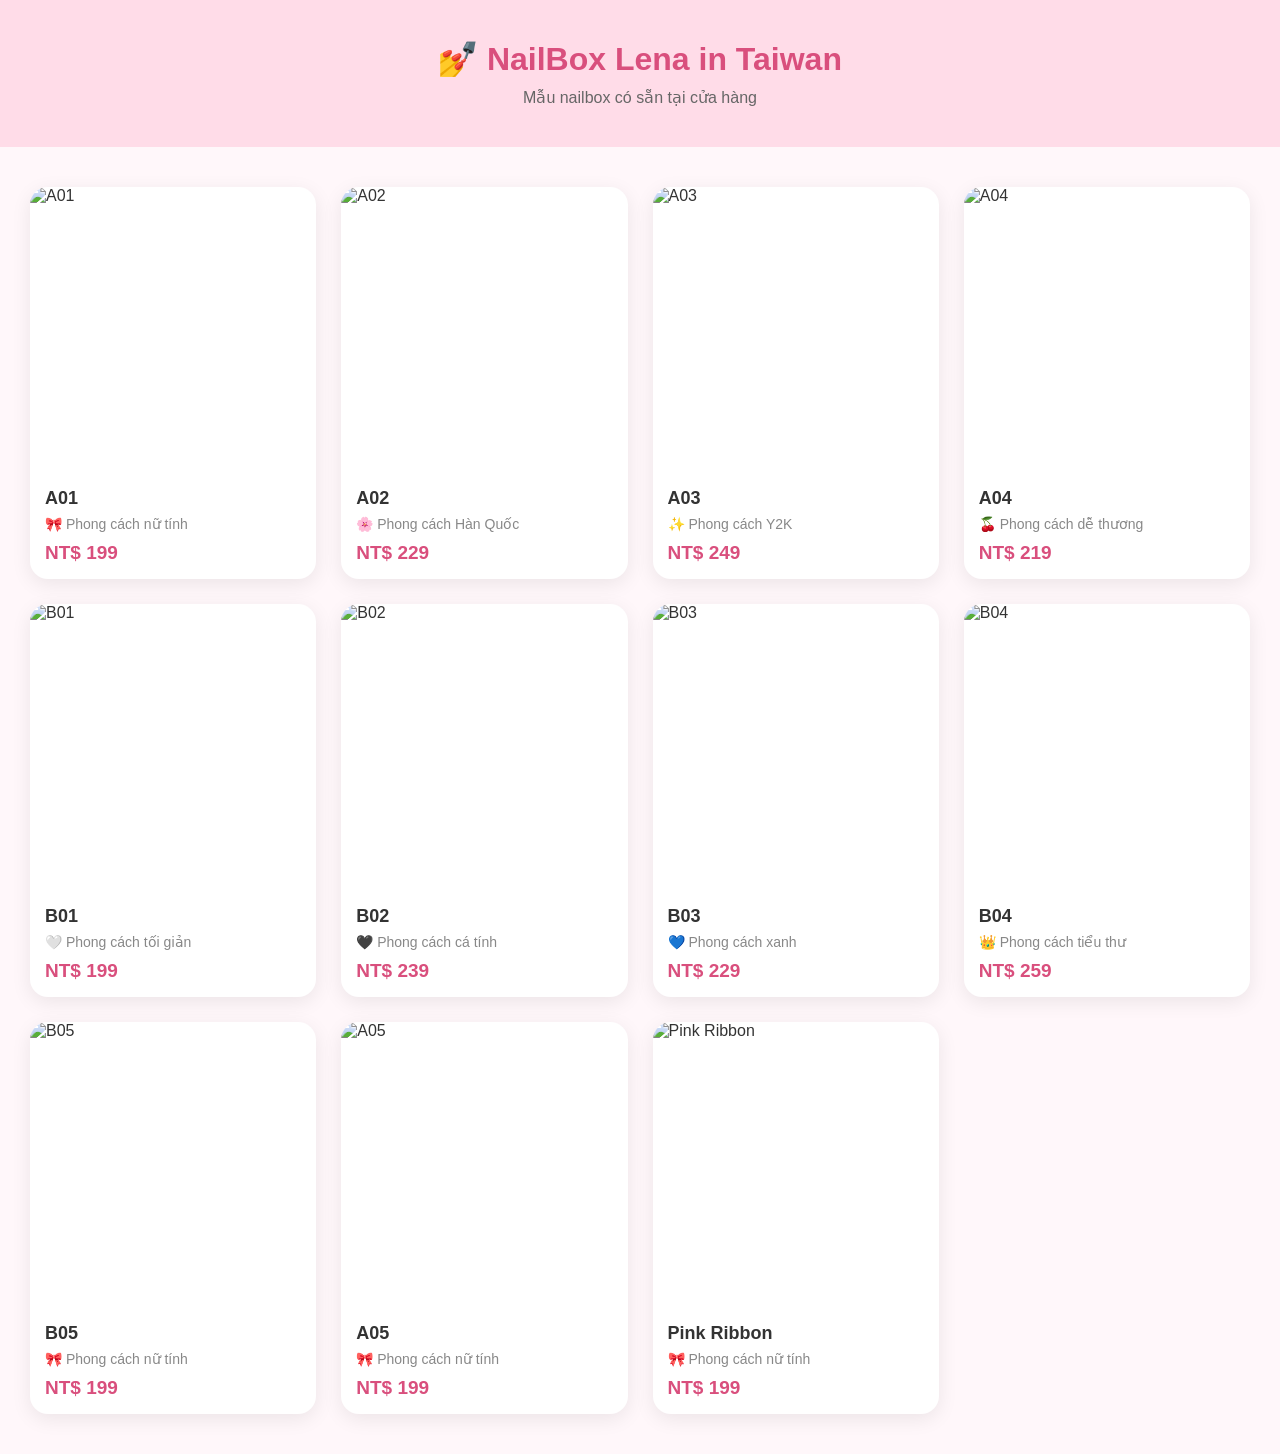
==== index.html @ 3365f22a "Upload source code lenanail" ====
<!doctype html>
<html lang="vi-en">
  <head>
    <meta charset="UTF-8" />

    <meta name="viewport" content="width=device-width, initial-scale=1.0" />

    <title>💅 NailBox Lena in Taiwan</title>

    <link rel="stylesheet" href="style.css" />
  </head>

  <body>
    <!-- =========================
         HEADER
    ========================= -->

    <header>
      <h1>💅 NailBox Lena in Taiwan</h1>

      <p>Mẫu nailbox có sẵn tại cửa hàng</p>
    </header>

    <!-- =========================
         DANH SÁCH SẢN PHẨM
    ========================= -->

    <main class="container">
      <div class="products" id="productList"></div>
    </main>

    <!-- =========================
         POPUP CHI TIẾT
    ========================= -->

    <div class="modal" id="modal">
      <div class="detail-box">
        <!-- NÚT ĐÓNG -->

        <span class="close" onclick="closeProduct()"> × </span>

        <!-- ẢNH BÊN TRÁI -->

        <div class="image-area">
          <img id="detailImage" class="detail-image" src="" />
        </div>

        <!-- THÔNG TIN BÊN PHẢI -->

        <div class="detail-info">
          <h2 id="detailName"></h2>

          <p id="detailStyle" class="detail-style"></p>

          <p id="detailPrice" class="detail-price"></p>

          <p class="stock">🟢 Còn hàng</p>

          <p class="description">
            💅 Nailbox handmade<br />

            📏 Có thể chọn size phù hợp<br />

            📦 Nhận gửi hàng toàn Đài Loan<br />

            ✨ Mẫu có sẵn tại shop
          </p>

          <button class="order-button" onclick="orderProduct()">
            💕 Đặt mẫu này
          </button>
        </div>
      </div>
    </div>

    <!-- =========================
         JAVASCRIPT
    ========================= -->

    <script>
      /* =================================
           DANH SÁCH SẢN PHẨM
           
           MUỐN THÊM MẪU → THÊM 1 ĐOẠN {}
        ================================= */

      const products = [
        {
          name: "A01",
          style: "🎀 Phong cách nữ tính",
          price: "NT$ 199",
          image: "images/nail1.jpg",
        },

        {
          name: "A02",
          style: "🌸 Phong cách Hàn Quốc",
          price: "NT$ 229",
          image: "images/nail2.jpg",
        },

        {
          name: "A03",
          style: "✨ Phong cách Y2K",
          price: "NT$ 249",
          image: "images/nail3.jpg",
        },

        {
          name: "A04",
          style: "🍒 Phong cách dễ thương",
          price: "NT$ 219",
          image: "images/nail4.jpg",
        },

        {
          name: "B01",
          style: "🤍 Phong cách tối giản",
          price: "NT$ 199",
          image: "images/nail5.jpg",
        },

        {
          name: "B02",
          style: "🖤 Phong cách cá tính",
          price: "NT$ 239",
          image: "images/nail6.jpg",
        },

        {
          name: "B03",
          style: "💙 Phong cách xanh",
          price: "NT$ 229",
          image: "images/nail7.jpg",
        },

        {
          name: "B04",
          style: "👑 Phong cách tiểu thư",
          price: "NT$ 259",
          image: "images/nail8.jpg",
        },
        {
          name: "B05",
          style: "🎀 Phong cách nữ tính",
          price: "NT$ 199",
          image: "images/nail1.jpg",
        },
        {
          name: "A05",
          style: "🎀 Phong cách nữ tính",
          price: "NT$ 199",
          image: "images/nail1.jpg",
        },
        {
          name: "Pink Ribbon",
          style: "🎀 Phong cách nữ tính",
          price: "NT$ 199",
          image: "images/nail1.jpg",
        },
      ];

      /* =================================
           TỰ ĐỘNG TẠO CARD
        ================================= */

      const productList = document.getElementById("productList");

      products.forEach(function (product, index) {
        const card = document.createElement("div");

        card.className = "product";

        card.onclick = function () {
          openProduct(index);
        };

        card.innerHTML = `

                <img
                    src="${product.image}"
                    alt="${product.name}"
                >

                <div class="product-info">

                    <h2>
                        ${product.name}
                    </h2>

                    <p class="style">
                        ${product.style}
                    </p>

                    <p class="price">
                        ${product.price}
                    </p>

                </div>

            `;

        productList.appendChild(card);
      });

      /* =================================
           MỞ CHI TIẾT SẢN PHẨM
        ================================= */

      function openProduct(index) {
        const product = products[index];

        document.getElementById("detailImage").src = product.image;

        document.getElementById("detailName").textContent = product.name;

        document.getElementById("detailStyle").textContent = product.style;

        document.getElementById("detailPrice").textContent = product.price;

        document.getElementById("modal").style.display = "flex";
      }

      /* =================================
           ĐÓNG POPUP
        ================================= */

      function closeProduct() {
        document.getElementById("modal").style.display = "none";
      }

      /* CLICK RA NGOÀI KHUNG → ĐÓNG */

      document.getElementById("modal").onclick = function (event) {
        if (event.target === this) {
          closeProduct();
        }
      };

      /* =================================
           ĐẶT HÀNG
        ================================= */

      function orderProduct() {
        alert("Cảm ơn bạn 💕 Vui lòng liên hệ shop để đặt hàng!");
      }
    </script>
  </body>
</html>
---- style.css ----
* {
  box-sizing: border-box;
  margin: 0;
  padding: 0;
}

body {
  font-family: Arial, sans-serif;

  background: #fff7fa;

  color: #333;
}

/* =========================
   HEADER
========================= */

header {
  text-align: center;

  padding: 40px 20px;

  background: #ffdce8;
}

header h1 {
  color: #d94f7d;

  font-size: 32px;

  margin-bottom: 10px;
}

header p {
  color: #666;
}

/* =========================
   KHU VỰC SẢN PHẨM
========================= */

.container {
  max-width: 1400px;

  margin: 40px auto;

  padding: 0 30px;
}

/* =========================
   4 MẪU / 1 HÀNG
========================= */

.products {
  display: grid;

  grid-template-columns: repeat(4, 1fr);

  gap: 25px;
}

/* =========================
   CARD SẢN PHẨM
========================= */

.product {
  background: white;

  border-radius: 18px;

  overflow: hidden;

  box-shadow: 0 5px 20px rgba(0, 0, 0, 0.08);

  cursor: pointer;

  transition: 0.3s;
}

.product:hover {
  transform: translateY(-5px);

  box-shadow: 0 10px 25px rgba(0, 0, 0, 0.12);
}

.product img {
  width: 100%;

  aspect-ratio: 1 / 1;

  object-fit: cover;

  display: block;
}

.product-info {
  padding: 15px;
}

.product-info h2 {
  font-size: 18px;

  margin-bottom: 7px;
}

.style {
  color: #888;

  font-size: 14px;

  margin-bottom: 10px;
}

.price {
  color: #d94f7d;

  font-size: 19px;

  font-weight: bold;
}

/* =========================
   POPUP
========================= */

.modal {
  display: none;

  position: fixed;

  inset: 0;

  background: rgba(0, 0, 0, 0.75);

  z-index: 1000;

  justify-content: center;

  align-items: center;

  padding: 20px;
}

/* =========================
   KHUNG CHI TIẾT
========================= */

.detail-box {
  position: relative;

  width: 900px;

  max-width: 100%;

  background: white;

  border-radius: 20px;

  padding: 30px;

  display: grid;

  grid-template-columns: 1fr 1fr;

  gap: 40px;
}

/* =========================
   ẢNH LỚN
========================= */

.image-area {
  display: flex;

  justify-content: center;

  align-items: center;
}

.detail-image {
  width: 100%;

  height: 550px;

  object-fit: contain;

  border-radius: 15px;
}

/* =========================
   THÔNG TIN
========================= */

.detail-info {
  display: flex;

  flex-direction: column;

  justify-content: center;
}

.detail-info h2 {
  font-size: 32px;

  color: #d94f7d;

  margin-bottom: 15px;
}

.detail-style {
  font-size: 18px;

  color: #777;

  margin-bottom: 25px;
}

.detail-price {
  font-size: 28px;

  font-weight: bold;

  color: #d94f7d;

  margin-bottom: 20px;
}

.stock {
  color: #42a85f;

  margin-bottom: 25px;
}

.description {
  line-height: 1.8;

  color: #555;

  margin-bottom: 30px;
}

/* =========================
   NÚT ĐẶT HÀNG
========================= */

.order-button {
  border: none;

  background: #d94f7d;

  color: white;

  padding: 15px;

  border-radius: 12px;

  font-size: 17px;

  cursor: pointer;
}

.order-button:hover {
  background: #c83f6d;
}

/* =========================
   NÚT ĐÓNG
========================= */

.close {
  position: absolute;

  right: 20px;

  top: 10px;

  font-size: 35px;

  color: #777;

  cursor: pointer;
}

.close:hover {
  color: #d94f7d;
}

/* =========================
   TABLET
========================= */

@media (max-width: 1000px) {
  .products {
    grid-template-columns: repeat(3, 1fr);
  }
}

/* =========================
   ĐIỆN THOẠI
========================= */

@media (max-width: 700px) {
  .products {
    grid-template-columns: repeat(2, 1fr);

    gap: 15px;
  }

  .container {
    padding: 0 15px;
  }

  .product-info h2 {
    font-size: 16px;
  }

  .detail-box {
    grid-template-columns: 1fr;

    gap: 20px;

    max-height: 90vh;

    overflow-y: auto;
  }

  .detail-image {
    height: 350px;
  }
}

/* =========================
   ĐIỆN THOẠI NHỎ
========================= */

@media (max-width: 450px) {
  .products {
    grid-template-columns: 1fr;
  }
}
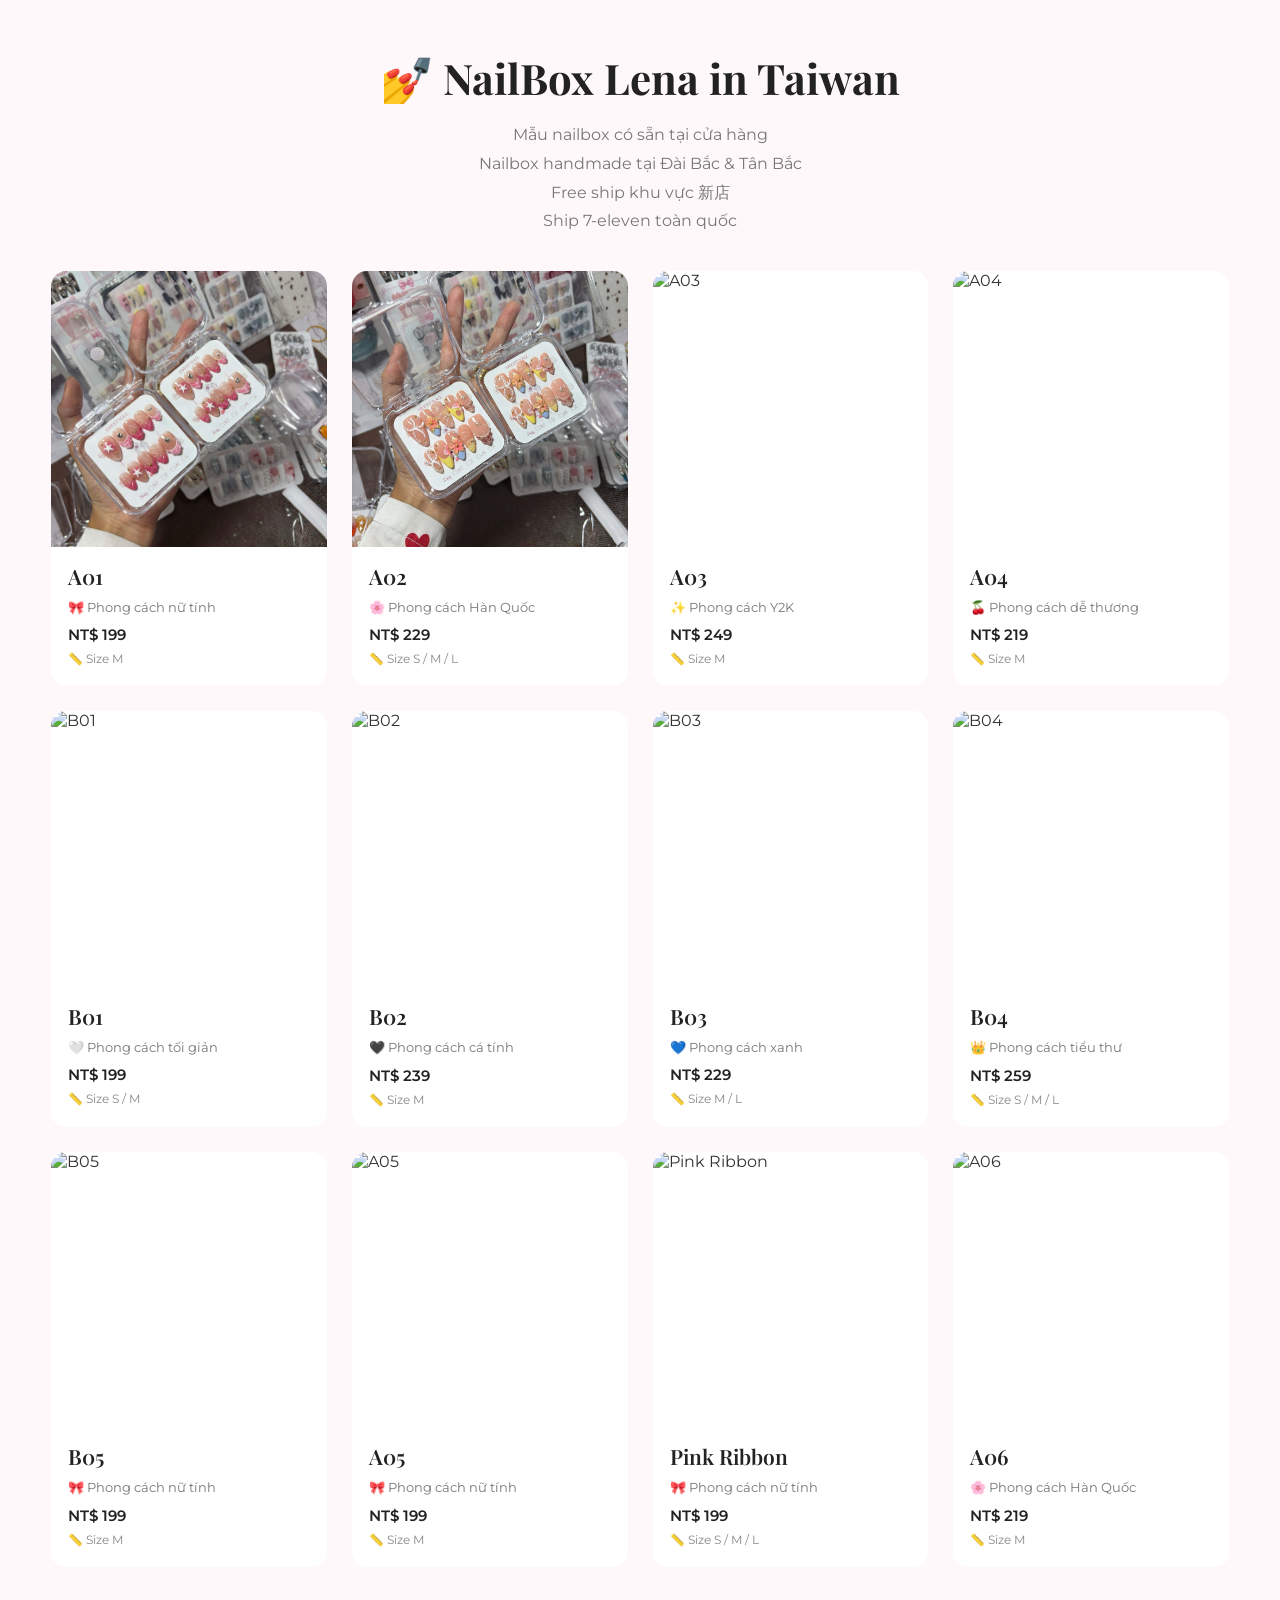
==== commit 11a12d14: "Them size nail" ====
--- a/index.html
+++ b/index.html
@@ -1,52 +1,369 @@
 <!doctype html>
-<html lang="vi-en">
+<html lang="vi">
   <head>
     <meta charset="UTF-8" />
-
     <meta name="viewport" content="width=device-width, initial-scale=1.0" />
 
     <title>💅 NailBox Lena in Taiwan</title>
+
+    <link rel="preconnect" href="https://fonts.googleapis.com" />
+    <link rel="preconnect" href="https://fonts.gstatic.com" crossorigin />
+
+    <link
+      href="https://fonts.googleapis.com/css2?family=Montserrat:wght@400;500;600;700&family=Playfair+Display:wght@500;600;700&display=swap"
+      rel="stylesheet"
+    />
 
     <link rel="stylesheet" href="style.css" />
   </head>
 
   <body>
-    <!-- =========================
-         HEADER
-    ========================= -->
-
+    <!-- HEADER -->
     <header>
       <h1>💅 NailBox Lena in Taiwan</h1>
 
-      <p>Mẫu nailbox có sẵn tại cửa hàng</p>
+      <p>
+        Mẫu nailbox có sẵn tại cửa hàng<br />
+        Nailbox handmade tại Đài Bắc & Tân Bắc<br />
+        Free ship khu vực 新店<br />
+        Ship 7-eleven toàn quốc
+      </p>
     </header>
 
-    <!-- =========================
-         DANH SÁCH SẢN PHẨM
-    ========================= -->
-
+    <!-- PRODUCT LIST -->
     <main class="container">
-      <div class="products" id="productList"></div>
+      <div class="products">
+        <!-- A01 -->
+        <div
+          class="product-card"
+          onclick="
+            openProduct(
+              'IMAGE/1ST_20261001/AVAILABLE/US-UK/a01.jpg',
+              'A01',
+              '🎀 Phong cách nữ tính',
+              'Size M',
+              'NT$ 199',
+            )
+          "
+        >
+          <img src="IMAGE/1ST_20261001/AVAILABLE/US-UK/a01.jpg" alt="A01" />
+
+          <div class="product-info">
+            <h3>A01</h3>
+
+            <p class="style">🎀 Phong cách nữ tính</p>
+
+            <p class="price">NT$ 199</p>
+
+            <p class="size">📏 Size M</p>
+          </div>
+        </div>
+
+        <!-- A02 -->
+        <div
+          class="product-card"
+          onclick="
+            openProduct(
+              'IMAGE/1ST_20261001/AVAILABLE/US-UK/a02.jpg',
+              'A02',
+              '🌸 Phong cách Hàn Quốc',
+              'Size S / M / L',
+              'NT$ 229',
+            )
+          "
+        >
+          <img src="IMAGE/1ST_20261001/AVAILABLE/US-UK/a02.jpg" alt="A02" />
+
+          <div class="product-info">
+            <h3>A02</h3>
+
+            <p class="style">🌸 Phong cách Hàn Quốc</p>
+
+            <p class="price">NT$ 229</p>
+
+            <p class="size">📏 Size S / M / L</p>
+          </div>
+        </div>
+
+        <!-- A03 -->
+        <div
+          class="product-card"
+          onclick="
+            openProduct(
+              'images/nail3.jpg',
+              'A03',
+              '✨ Phong cách Y2K',
+              'Size M',
+              'NT$ 249',
+            )
+          "
+        >
+          <img src="images/nail3.jpg" alt="A03" />
+
+          <div class="product-info">
+            <h3>A03</h3>
+
+            <p class="style">✨ Phong cách Y2K</p>
+
+            <p class="price">NT$ 249</p>
+
+            <p class="size">📏 Size M</p>
+          </div>
+        </div>
+
+        <!-- A04 -->
+        <div
+          class="product-card"
+          onclick="
+            openProduct(
+              'images/nail4.jpg',
+              'A04',
+              '🍒 Phong cách dễ thương',
+              'Size M',
+              'NT$ 219',
+            )
+          "
+        >
+          <img src="images/nail4.jpg" alt="A04" />
+
+          <div class="product-info">
+            <h3>A04</h3>
+
+            <p class="style">🍒 Phong cách dễ thương</p>
+
+            <p class="price">NT$ 219</p>
+
+            <p class="size">📏 Size M</p>
+          </div>
+        </div>
+
+        <!-- B01 -->
+        <div
+          class="product-card"
+          onclick="
+            openProduct(
+              'images/nail5.jpg',
+              'B01',
+              '🤍 Phong cách tối giản',
+              'Size S / M',
+              'NT$ 199',
+            )
+          "
+        >
+          <img src="images/nail5.jpg" alt="B01" />
+
+          <div class="product-info">
+            <h3>B01</h3>
+
+            <p class="style">🤍 Phong cách tối giản</p>
+
+            <p class="price">NT$ 199</p>
+
+            <p class="size">📏 Size S / M</p>
+          </div>
+        </div>
+
+        <!-- B02 -->
+        <div
+          class="product-card"
+          onclick="
+            openProduct(
+              'images/nail6.jpg',
+              'B02',
+              '🖤 Phong cách cá tính',
+              'Size M',
+              'NT$ 239',
+            )
+          "
+        >
+          <img src="images/nail6.jpg" alt="B02" />
+
+          <div class="product-info">
+            <h3>B02</h3>
+
+            <p class="style">🖤 Phong cách cá tính</p>
+
+            <p class="price">NT$ 239</p>
+
+            <p class="size">📏 Size M</p>
+          </div>
+        </div>
+
+        <!-- B03 -->
+        <div
+          class="product-card"
+          onclick="
+            openProduct(
+              'images/nail7.jpg',
+              'B03',
+              '💙 Phong cách xanh',
+              'Size M / L',
+              'NT$ 229',
+            )
+          "
+        >
+          <img src="images/nail7.jpg" alt="B03" />
+
+          <div class="product-info">
+            <h3>B03</h3>
+
+            <p class="style">💙 Phong cách xanh</p>
+
+            <p class="price">NT$ 229</p>
+
+            <p class="size">📏 Size M / L</p>
+          </div>
+        </div>
+
+        <!-- B04 -->
+        <div
+          class="product-card"
+          onclick="
+            openProduct(
+              'images/nail8.jpg',
+              'B04',
+              '👑 Phong cách tiểu thư',
+              'Size S / M / L',
+              'NT$ 259',
+            )
+          "
+        >
+          <img src="images/nail8.jpg" alt="B04" />
+
+          <div class="product-info">
+            <h3>B04</h3>
+
+            <p class="style">👑 Phong cách tiểu thư</p>
+
+            <p class="price">NT$ 259</p>
+
+            <p class="size">📏 Size S / M / L</p>
+          </div>
+        </div>
+
+        <!-- B05 -->
+        <div
+          class="product-card"
+          onclick="
+            openProduct(
+              'images/nail1.jpg',
+              'B05',
+              '🎀 Phong cách nữ tính',
+              'Size M',
+              'NT$ 199',
+            )
+          "
+        >
+          <img src="images/nail1.jpg" alt="B05" />
+
+          <div class="product-info">
+            <h3>B05</h3>
+
+            <p class="style">🎀 Phong cách nữ tính</p>
+
+            <p class="price">NT$ 199</p>
+
+            <p class="size">📏 Size M</p>
+          </div>
+        </div>
+
+        <!-- A05 -->
+        <div
+          class="product-card"
+          onclick="
+            openProduct(
+              'images/nail1.jpg',
+              'A05',
+              '🎀 Phong cách nữ tính',
+              'Size M',
+              'NT$ 199',
+            )
+          "
+        >
+          <img src="images/nail1.jpg" alt="A05" />
+
+          <div class="product-info">
+            <h3>A05</h3>
+
+            <p class="style">🎀 Phong cách nữ tính</p>
+
+            <p class="price">NT$ 199</p>
+
+            <p class="size">📏 Size M</p>
+          </div>
+        </div>
+
+        <!-- Pink Ribbon -->
+        <div
+          class="product-card"
+          onclick="
+            openProduct(
+              'images/nail1.jpg',
+              'Pink Ribbon',
+              '🎀 Phong cách nữ tính',
+              'Size S / M / L',
+              'NT$ 199',
+            )
+          "
+        >
+          <img src="images/nail1.jpg" alt="Pink Ribbon" />
+
+          <div class="product-info">
+            <h3>Pink Ribbon</h3>
+
+            <p class="style">🎀 Phong cách nữ tính</p>
+
+            <p class="price">NT$ 199</p>
+
+            <p class="size">📏 Size S / M / L</p>
+          </div>
+        </div>
+
+        <!-- A06 -->
+        <div
+          class="product-card"
+          onclick="
+            openProduct(
+              'images/nail1.jpg',
+              'A06',
+              '🌸 Phong cách Hàn Quốc',
+              'Size M',
+              'NT$ 219',
+            )
+          "
+        >
+          <img src="images/nail1.jpg" alt="A06" />
+
+          <div class="product-info">
+            <h3>A06</h3>
+
+            <p class="style">🌸 Phong cách Hàn Quốc</p>
+
+            <p class="price">NT$ 219</p>
+
+            <p class="size">📏 Size M</p>
+          </div>
+        </div>
+
+        <!-- A07 -->
+
+        <!-- Thêm mẫu tiếp theo phía trên hàng này -->
+
+        <!-- -->
+      </div>
     </main>
 
-    <!-- =========================
-         POPUP CHI TIẾT
-    ========================= -->
-
+    <!-- POPUP -->
     <div class="modal" id="modal">
       <div class="detail-box">
-        <!-- NÚT ĐÓNG -->
-
         <span class="close" onclick="closeProduct()"> × </span>
 
-        <!-- ẢNH BÊN TRÁI -->
-
+        <!-- ẢNH LỚN BÊN TRÁI -->
         <div class="image-area">
-          <img id="detailImage" class="detail-image" src="" />
+          <img id="detailImage" class="detail-image" src="" alt="Nailbox" />
         </div>
 
         <!-- THÔNG TIN BÊN PHẢI -->
-
         <div class="detail-info">
           <h2 id="detailName"></h2>
 
@@ -54,15 +371,14 @@
 
           <p id="detailPrice" class="detail-price"></p>
 
+          <p id="detailSize" class="detail-size"></p>
+
           <p class="stock">🟢 Còn hàng</p>
 
           <p class="description">
             💅 Nailbox handmade<br />
-
-            📏 Có thể chọn size phù hợp<br />
-
+            💕 Free ship khu vực 新店<br />
             📦 Nhận gửi hàng toàn Đài Loan<br />
-
             ✨ Mẫu có sẵn tại shop
           </p>
 
@@ -73,163 +389,28 @@
       </div>
     </div>
 
-    <!-- =========================
-         JAVASCRIPT
-    ========================= -->
-
     <script>
-      /* =================================
-           DANH SÁCH SẢN PHẨM
-           
-           MUỐN THÊM MẪU → THÊM 1 ĐOẠN {}
-        ================================= */
-
-      const products = [
-        {
-          name: "A01",
-          style: "🎀 Phong cách nữ tính",
-          price: "NT$ 199",
-          image: "images/nail1.jpg",
-        },
-
-        {
-          name: "A02",
-          style: "🌸 Phong cách Hàn Quốc",
-          price: "NT$ 229",
-          image: "images/nail2.jpg",
-        },
-
-        {
-          name: "A03",
-          style: "✨ Phong cách Y2K",
-          price: "NT$ 249",
-          image: "images/nail3.jpg",
-        },
-
-        {
-          name: "A04",
-          style: "🍒 Phong cách dễ thương",
-          price: "NT$ 219",
-          image: "images/nail4.jpg",
-        },
-
-        {
-          name: "B01",
-          style: "🤍 Phong cách tối giản",
-          price: "NT$ 199",
-          image: "images/nail5.jpg",
-        },
-
-        {
-          name: "B02",
-          style: "🖤 Phong cách cá tính",
-          price: "NT$ 239",
-          image: "images/nail6.jpg",
-        },
-
-        {
-          name: "B03",
-          style: "💙 Phong cách xanh",
-          price: "NT$ 229",
-          image: "images/nail7.jpg",
-        },
-
-        {
-          name: "B04",
-          style: "👑 Phong cách tiểu thư",
-          price: "NT$ 259",
-          image: "images/nail8.jpg",
-        },
-        {
-          name: "B05",
-          style: "🎀 Phong cách nữ tính",
-          price: "NT$ 199",
-          image: "images/nail1.jpg",
-        },
-        {
-          name: "A05",
-          style: "🎀 Phong cách nữ tính",
-          price: "NT$ 199",
-          image: "images/nail1.jpg",
-        },
-        {
-          name: "Pink Ribbon",
-          style: "🎀 Phong cách nữ tính",
-          price: "NT$ 199",
-          image: "images/nail1.jpg",
-        },
-      ];
-
-      /* =================================
-           TỰ ĐỘNG TẠO CARD
-        ================================= */
-
-      const productList = document.getElementById("productList");
-
-      products.forEach(function (product, index) {
-        const card = document.createElement("div");
-
-        card.className = "product";
-
-        card.onclick = function () {
-          openProduct(index);
-        };
-
-        card.innerHTML = `
-
-                <img
-                    src="${product.image}"
-                    alt="${product.name}"
-                >
-
-                <div class="product-info">
-
-                    <h2>
-                        ${product.name}
-                    </h2>
-
-                    <p class="style">
-                        ${product.style}
-                    </p>
-
-                    <p class="price">
-                        ${product.price}
-                    </p>
-
-                </div>
-
-            `;
-
-        productList.appendChild(card);
-      });
-
-      /* =================================
-           MỞ CHI TIẾT SẢN PHẨM
-        ================================= */
-
-      function openProduct(index) {
-        const product = products[index];
-
-        document.getElementById("detailImage").src = product.image;
-
-        document.getElementById("detailName").textContent = product.name;
-
-        document.getElementById("detailStyle").textContent = product.style;
-
-        document.getElementById("detailPrice").textContent = product.price;
+      function openProduct(image, name, style, size, price) {
+        document.getElementById("detailImage").src = image;
+
+        document.getElementById("detailImage").alt = name;
+
+        document.getElementById("detailName").textContent = name;
+
+        document.getElementById("detailStyle").textContent = style;
+
+        document.getElementById("detailPrice").textContent = price;
+
+        document.getElementById("detailSize").textContent = size
+          ? "📏 " + size
+          : "";
 
         document.getElementById("modal").style.display = "flex";
       }
-
-      /* =================================
-           ĐÓNG POPUP
-        ================================= */
 
       function closeProduct() {
         document.getElementById("modal").style.display = "none";
       }
-
-      /* CLICK RA NGOÀI KHUNG → ĐÓNG */
 
       document.getElementById("modal").onclick = function (event) {
         if (event.target === this) {
@@ -237,12 +418,10 @@
         }
       };
 
-      /* =================================
-           ĐẶT HÀNG
-        ================================= */
-
       function orderProduct() {
-        alert("Cảm ơn bạn 💕 Vui lòng liên hệ shop để đặt hàng!");
+        alert(
+          "Cảm ơn bạn 💕 Vui lòng gửi ảnh/mã sản phẩm cho shop để đặt hàng!",
+        );
       }
     </script>
   </body>
--- a/style.css
+++ b/style.css
@@ -5,10 +5,8 @@
 }
 
 body {
-  font-family: Arial, sans-serif;
-
-  background: #fff7fa;
-
+  font-family: "Montserrat", sans-serif;
+  background: #fff8fb;
   color: #333;
 }
 
@@ -18,38 +16,34 @@
 
 header {
   text-align: center;
-
-  padding: 40px 20px;
-
-  background: #ffdce8;
+  padding: 50px 20px 35px;
 }
 
 header h1 {
-  color: #d94f7d;
-
-  font-size: 32px;
-
-  margin-bottom: 10px;
+  font-family: "Playfair Display", serif;
+  font-size: 42px;
+  margin-bottom: 15px;
+  color: #222;
 }
 
 header p {
-  color: #666;
-}
-
-/* =========================
-   KHU VỰC SẢN PHẨM
+  font-size: 16px;
+  line-height: 1.8;
+  color: #777;
+}
+
+/* =========================
+   CONTAINER
 ========================= */
 
 .container {
+  width: 92%;
   max-width: 1400px;
-
-  margin: 40px auto;
-
-  padding: 0 30px;
-}
-
-/* =========================
-   4 MẪU / 1 HÀNG
+  margin: 0 auto;
+}
+
+/* =========================
+   PRODUCTS
 ========================= */
 
 .products {
@@ -58,33 +52,40 @@
   grid-template-columns: repeat(4, 1fr);
 
   gap: 25px;
-}
-
-/* =========================
-   CARD SẢN PHẨM
-========================= */
-
-.product {
+
+  padding-bottom: 60px;
+}
+
+/* =========================
+   PRODUCT CARD
+========================= */
+
+.product-card {
   background: white;
 
-  border-radius: 18px;
+  border-radius: 15px;
 
   overflow: hidden;
 
-  box-shadow: 0 5px 20px rgba(0, 0, 0, 0.08);
-
   cursor: pointer;
 
-  transition: 0.3s;
-}
-
-.product:hover {
-  transform: translateY(-5px);
-
-  box-shadow: 0 10px 25px rgba(0, 0, 0, 0.12);
-}
-
-.product img {
+  transition:
+    transform 0.3s ease,
+    box-shadow 0.3s ease;
+}
+
+.product-card:hover {
+  transform: translateY(-6px);
+
+  box-shadow: 0 10px 30px rgba(0, 0, 0, 0.08);
+}
+
+/* =========================
+   PRODUCT IMAGE
+   TỶ LỆ 1:1
+========================= */
+
+.product-card > img {
   width: 100%;
 
   aspect-ratio: 1 / 1;
@@ -94,34 +95,54 @@
   display: block;
 }
 
+/* =========================
+   PRODUCT INFO
+========================= */
+
 .product-info {
-  padding: 15px;
-}
-
-.product-info h2 {
-  font-size: 18px;
+  padding: 15px 17px 20px;
+}
+
+.product-info h3 {
+  font-family: "Playfair Display", serif;
+
+  font-size: 21px;
+
+  font-weight: 600;
+
+  margin-bottom: 8px;
+
+  color: #222;
+}
+
+.product-info .style {
+  font-size: 13px;
+
+  color: #777;
+
+  margin-bottom: 8px;
+
+  line-height: 1.5;
+}
+
+.product-info .price {
+  font-size: 15px;
+
+  font-weight: 600;
+
+  color: #222;
 
   margin-bottom: 7px;
 }
 
-.style {
+.product-info .size {
+  font-size: 12px;
+
   color: #888;
-
-  font-size: 14px;
-
-  margin-bottom: 10px;
-}
-
-.price {
-  color: #d94f7d;
-
-  font-size: 19px;
-
-  font-weight: bold;
-}
-
-/* =========================
-   POPUP
+}
+
+/* =========================
+   MODAL
 ========================= */
 
 .modal {
@@ -129,11 +150,17 @@
 
   position: fixed;
 
-  inset: 0;
-
-  background: rgba(0, 0, 0, 0.75);
-
-  z-index: 1000;
+  z-index: 9999;
+
+  left: 0;
+
+  top: 0;
+
+  width: 100%;
+
+  height: 100%;
+
+  background: rgba(0, 0, 0, 0.55);
 
   justify-content: center;
 
@@ -143,34 +170,72 @@
 }
 
 /* =========================
-   KHUNG CHI TIẾT
+   DETAIL BOX
 ========================= */
 
 .detail-box {
   position: relative;
 
-  width: 900px;
-
-  max-width: 100%;
+  width: 90%;
+
+  max-width: 1100px;
+
+  max-height: 90vh;
+
+  overflow: auto;
 
   background: white;
 
-  border-radius: 20px;
-
-  padding: 30px;
+  border-radius: 18px;
+
+  padding: 35px;
 
   display: grid;
 
   grid-template-columns: 1fr 1fr;
 
-  gap: 40px;
-}
-
-/* =========================
-   ẢNH LỚN
+  gap: 45px;
+
+  align-items: center;
+}
+
+/* =========================
+   CLOSE
+========================= */
+
+.close {
+  position: absolute;
+
+  top: 12px;
+
+  right: 20px;
+
+  font-size: 34px;
+
+  line-height: 1;
+
+  color: #555;
+
+  cursor: pointer;
+
+  z-index: 10;
+
+  transition: 0.2s;
+}
+
+.close:hover {
+  color: #000;
+
+  transform: scale(1.1);
+}
+
+/* =========================
+   DETAIL IMAGE
 ========================= */
 
 .image-area {
+  width: 100%;
+
   display: flex;
 
   justify-content: center;
@@ -181,109 +246,109 @@
 .detail-image {
   width: 100%;
 
+  max-width: 500px;
+
   height: 550px;
 
   object-fit: contain;
 
-  border-radius: 15px;
-}
-
-/* =========================
-   THÔNG TIN
+  display: block;
+
+  border-radius: 10px;
+}
+
+/* =========================
+   DETAIL INFO
 ========================= */
 
 .detail-info {
-  display: flex;
-
-  flex-direction: column;
-
-  justify-content: center;
+  padding: 20px;
 }
 
 .detail-info h2 {
-  font-size: 32px;
-
-  color: #d94f7d;
+  font-family: "Playfair Display", serif;
+
+  font-size: 38px;
+
+  font-weight: 600;
 
   margin-bottom: 15px;
+
+  color: #222;
 }
 
 .detail-style {
-  font-size: 18px;
+  font-size: 15px;
 
   color: #777;
 
+  margin-bottom: 15px;
+}
+
+.detail-price {
+  font-size: 24px;
+
+  font-weight: 700;
+
+  color: #222;
+
+  margin-bottom: 12px;
+}
+
+.detail-size {
+  font-size: 14px;
+
+  color: #777;
+
+  margin-bottom: 15px;
+}
+
+.stock {
+  font-size: 14px;
+
+  color: #388e3c;
+
+  margin-bottom: 20px;
+}
+
+.description {
+  font-size: 14px;
+
+  line-height: 2;
+
+  color: #666;
+
   margin-bottom: 25px;
 }
 
-.detail-price {
-  font-size: 28px;
-
-  font-weight: bold;
-
-  color: #d94f7d;
-
-  margin-bottom: 20px;
-}
-
-.stock {
-  color: #42a85f;
-
-  margin-bottom: 25px;
-}
-
-.description {
-  line-height: 1.8;
-
-  color: #555;
-
-  margin-bottom: 30px;
-}
-
-/* =========================
-   NÚT ĐẶT HÀNG
+/* =========================
+   ORDER BUTTON
 ========================= */
 
 .order-button {
   border: none;
 
-  background: #d94f7d;
+  background: #222;
 
   color: white;
 
-  padding: 15px;
-
-  border-radius: 12px;
-
-  font-size: 17px;
+  padding: 14px 28px;
+
+  border-radius: 30px;
+
+  font-family: "Montserrat", sans-serif;
+
+  font-size: 14px;
 
   cursor: pointer;
+
+  transition: 0.3s;
 }
 
 .order-button:hover {
-  background: #c83f6d;
-}
-
-/* =========================
-   NÚT ĐÓNG
-========================= */
-
-.close {
-  position: absolute;
-
-  right: 20px;
-
-  top: 10px;
-
-  font-size: 35px;
-
-  color: #777;
-
-  cursor: pointer;
-}
-
-.close:hover {
-  color: #d94f7d;
+  background: #555;
+
+  transform: translateY(-2px);
 }
 
 /* =========================
@@ -293,49 +358,111 @@
 @media (max-width: 1000px) {
   .products {
     grid-template-columns: repeat(3, 1fr);
-  }
-}
-
-/* =========================
-   ĐIỆN THOẠI
+
+    gap: 20px;
+  }
+}
+
+/* =========================
+   MOBILE
 ========================= */
 
 @media (max-width: 700px) {
+  header {
+    padding: 35px 15px 25px;
+  }
+
+  header h1 {
+    font-size: 32px;
+  }
+
+  header p {
+    font-size: 13px;
+  }
+
+  .container {
+    width: 94%;
+  }
+
   .products {
     grid-template-columns: repeat(2, 1fr);
 
     gap: 15px;
   }
 
-  .container {
-    padding: 0 15px;
-  }
-
-  .product-info h2 {
-    font-size: 16px;
-  }
+  .product-info {
+    padding: 12px 13px 16px;
+  }
+
+  .product-info h3 {
+    font-size: 18px;
+  }
+
+  .product-info .style {
+    font-size: 12px;
+  }
+
+  .product-info .price {
+    font-size: 14px;
+  }
+
+  .product-info .size {
+    font-size: 11px;
+  }
+
+  /* POPUP */
 
   .detail-box {
+    width: 94%;
+
+    max-height: 92vh;
+
+    padding: 25px 18px;
+
     grid-template-columns: 1fr;
 
-    gap: 20px;
-
-    max-height: 90vh;
-
-    overflow-y: auto;
+    gap: 10px;
   }
 
   .detail-image {
     height: 350px;
-  }
-}
-
-/* =========================
-   ĐIỆN THOẠI NHỎ
+
+    max-width: 100%;
+  }
+
+  .detail-info {
+    padding: 10px;
+  }
+
+  .detail-info h2 {
+    font-size: 30px;
+  }
+}
+
+/* =========================
+   SMALL MOBILE
 ========================= */
 
 @media (max-width: 450px) {
   .products {
-    grid-template-columns: 1fr;
-  }
-}
+    grid-template-columns: 1fr 1fr;
+
+    gap: 12px;
+  }
+
+  .product-info h3 {
+    font-size: 17px;
+  }
+
+  .product-info .style {
+    font-size: 11px;
+  }
+
+  .product-info .size {
+    font-size: 11px;
+  }
+
+  .detail-image {
+    height: 300px;
+  }
+}
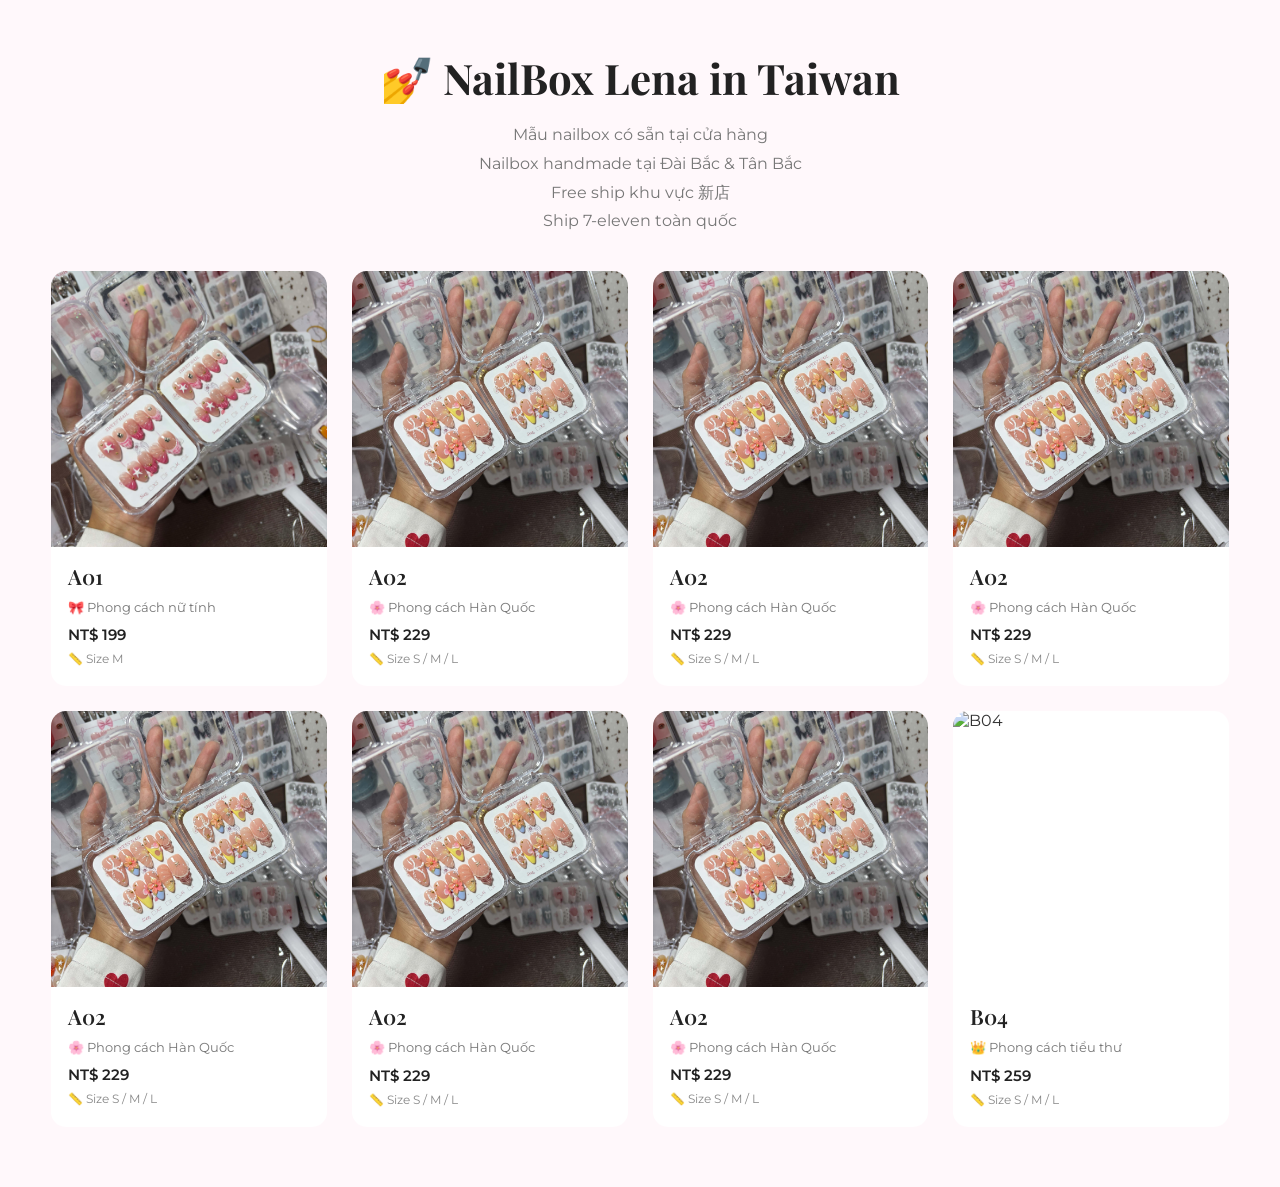
==== commit 29a86549: "Fix input image" ====
--- a/index.html
+++ b/index.html
@@ -38,7 +38,7 @@
           class="product-card"
           onclick="
             openProduct(
-              'IMAGE/1ST_20261001/AVAILABLE/US-UK/a01.jpg',
+              './IMAGE/1ST_20261001/AVAILABLE/US-UK/a01.jpg',
               'A01',
               '🎀 Phong cách nữ tính',
               'Size M',
@@ -46,7 +46,7 @@
             )
           "
         >
-          <img src="IMAGE/1ST_20261001/AVAILABLE/US-UK/a01.jpg" alt="A01" />
+          <img src="./IMAGE/1ST_20261001/AVAILABLE/US-UK/a01.jpg" alt="A01" />
 
           <div class="product-info">
             <h3>A01</h3>
@@ -64,156 +64,168 @@
           class="product-card"
           onclick="
             openProduct(
-              'IMAGE/1ST_20261001/AVAILABLE/US-UK/a02.jpg',
-              'A02',
-              '🌸 Phong cách Hàn Quốc',
-              'Size S / M / L',
-              'NT$ 229',
-            )
-          "
-        >
-          <img src="IMAGE/1ST_20261001/AVAILABLE/US-UK/a02.jpg" alt="A02" />
-
-          <div class="product-info">
-            <h3>A02</h3>
-
-            <p class="style">🌸 Phong cách Hàn Quốc</p>
-
-            <p class="price">NT$ 229</p>
-
-            <p class="size">📏 Size S / M / L</p>
-          </div>
-        </div>
+              './IMAGE/1ST_20261001/AVAILABLE/US-UK/a02.jpg',
+              'A02',
+              '🌸 Phong cách Hàn Quốc',
+              'Size S / M / L',
+              'NT$ 229',
+            )
+          "
+        >
+          <img src="./IMAGE/1ST_20261001/AVAILABLE/US-UK/a02.jpg" alt="A02" />
+
+          <div class="product-info">
+            <h3>A02</h3>
+
+            <p class="style">🌸 Phong cách Hàn Quốc</p>
+
+            <p class="price">NT$ 229</p>
+
+            <p class="size">📏 Size S / M / L</p>
+          </div>
+        </div>
+
+        <!-- -->
 
         <!-- A03 -->
         <div
           class="product-card"
           onclick="
             openProduct(
-              'images/nail3.jpg',
-              'A03',
-              '✨ Phong cách Y2K',
-              'Size M',
-              'NT$ 249',
-            )
-          "
-        >
-          <img src="images/nail3.jpg" alt="A03" />
-
-          <div class="product-info">
-            <h3>A03</h3>
-
-            <p class="style">✨ Phong cách Y2K</p>
-
-            <p class="price">NT$ 249</p>
-
-            <p class="size">📏 Size M</p>
-          </div>
-        </div>
+              './IMAGE/1ST_20261001/AVAILABLE/US-UK/a02.jpg',
+              'A02',
+              '🌸 Phong cách Hàn Quốc',
+              'Size S / M / L',
+              'NT$ 229',
+            )
+          "
+        >
+          <img src="./IMAGE/1ST_20261001/AVAILABLE/US-UK/a02.jpg" alt="A02" />
+
+          <div class="product-info">
+            <h3>A02</h3>
+
+            <p class="style">🌸 Phong cách Hàn Quốc</p>
+
+            <p class="price">NT$ 229</p>
+
+            <p class="size">📏 Size S / M / L</p>
+          </div>
+        </div>
+
+        <!-- -->
 
         <!-- A04 -->
         <div
           class="product-card"
           onclick="
             openProduct(
-              'images/nail4.jpg',
-              'A04',
-              '🍒 Phong cách dễ thương',
-              'Size M',
-              'NT$ 219',
-            )
-          "
-        >
-          <img src="images/nail4.jpg" alt="A04" />
-
-          <div class="product-info">
-            <h3>A04</h3>
-
-            <p class="style">🍒 Phong cách dễ thương</p>
-
-            <p class="price">NT$ 219</p>
-
-            <p class="size">📏 Size M</p>
-          </div>
-        </div>
+              './IMAGE/1ST_20261001/AVAILABLE/US-UK/a02.jpg',
+              'A02',
+              '🌸 Phong cách Hàn Quốc',
+              'Size S / M / L',
+              'NT$ 229',
+            )
+          "
+        >
+          <img src="./IMAGE/1ST_20261001/AVAILABLE/US-UK/a02.jpg" alt="A02" />
+
+          <div class="product-info">
+            <h3>A02</h3>
+
+            <p class="style">🌸 Phong cách Hàn Quốc</p>
+
+            <p class="price">NT$ 229</p>
+
+            <p class="size">📏 Size S / M / L</p>
+          </div>
+        </div>
+
+        <!-- -->
 
         <!-- B01 -->
         <div
           class="product-card"
           onclick="
             openProduct(
-              'images/nail5.jpg',
-              'B01',
-              '🤍 Phong cách tối giản',
-              'Size S / M',
-              'NT$ 199',
-            )
-          "
-        >
-          <img src="images/nail5.jpg" alt="B01" />
-
-          <div class="product-info">
-            <h3>B01</h3>
-
-            <p class="style">🤍 Phong cách tối giản</p>
-
-            <p class="price">NT$ 199</p>
-
-            <p class="size">📏 Size S / M</p>
-          </div>
-        </div>
+              './IMAGE/1ST_20261001/AVAILABLE/US-UK/a02.jpg',
+              'A02',
+              '🌸 Phong cách Hàn Quốc',
+              'Size S / M / L',
+              'NT$ 229',
+            )
+          "
+        >
+          <img src="./IMAGE/1ST_20261001/AVAILABLE/US-UK/a02.jpg" alt="A02" />
+
+          <div class="product-info">
+            <h3>A02</h3>
+
+            <p class="style">🌸 Phong cách Hàn Quốc</p>
+
+            <p class="price">NT$ 229</p>
+
+            <p class="size">📏 Size S / M / L</p>
+          </div>
+        </div>
+
+        <!-- -->
 
         <!-- B02 -->
         <div
           class="product-card"
           onclick="
             openProduct(
-              'images/nail6.jpg',
-              'B02',
-              '🖤 Phong cách cá tính',
-              'Size M',
-              'NT$ 239',
-            )
-          "
-        >
-          <img src="images/nail6.jpg" alt="B02" />
-
-          <div class="product-info">
-            <h3>B02</h3>
-
-            <p class="style">🖤 Phong cách cá tính</p>
-
-            <p class="price">NT$ 239</p>
-
-            <p class="size">📏 Size M</p>
-          </div>
-        </div>
+              './IMAGE/1ST_20261001/AVAILABLE/US-UK/a02.jpg',
+              'A02',
+              '🌸 Phong cách Hàn Quốc',
+              'Size S / M / L',
+              'NT$ 229',
+            )
+          "
+        >
+          <img src="./IMAGE/1ST_20261001/AVAILABLE/US-UK/a02.jpg" alt="A02" />
+
+          <div class="product-info">
+            <h3>A02</h3>
+
+            <p class="style">🌸 Phong cách Hàn Quốc</p>
+
+            <p class="price">NT$ 229</p>
+
+            <p class="size">📏 Size S / M / L</p>
+          </div>
+        </div>
+
+        <!-- -->
 
         <!-- B03 -->
         <div
           class="product-card"
           onclick="
             openProduct(
-              'images/nail7.jpg',
-              'B03',
-              '💙 Phong cách xanh',
-              'Size M / L',
-              'NT$ 229',
-            )
-          "
-        >
-          <img src="images/nail7.jpg" alt="B03" />
-
-          <div class="product-info">
-            <h3>B03</h3>
-
-            <p class="style">💙 Phong cách xanh</p>
-
-            <p class="price">NT$ 229</p>
-
-            <p class="size">📏 Size M / L</p>
-          </div>
-        </div>
+              './IMAGE/1ST_20261001/AVAILABLE/US-UK/a02.jpg',
+              'A02',
+              '🌸 Phong cách Hàn Quốc',
+              'Size S / M / L',
+              'NT$ 229',
+            )
+          "
+        >
+          <img src="./IMAGE/1ST_20261001/AVAILABLE/US-UK/a02.jpg" alt="A02" />
+
+          <div class="product-info">
+            <h3>A02</h3>
+
+            <p class="style">🌸 Phong cách Hàn Quốc</p>
+
+            <p class="price">NT$ 229</p>
+
+            <p class="size">📏 Size S / M / L</p>
+          </div>
+        </div>
+
+        <!-- -->
 
         <!-- B04 -->
         <div
@@ -238,110 +250,6 @@
             <p class="price">NT$ 259</p>
 
             <p class="size">📏 Size S / M / L</p>
-          </div>
-        </div>
-
-        <!-- B05 -->
-        <div
-          class="product-card"
-          onclick="
-            openProduct(
-              'images/nail1.jpg',
-              'B05',
-              '🎀 Phong cách nữ tính',
-              'Size M',
-              'NT$ 199',
-            )
-          "
-        >
-          <img src="images/nail1.jpg" alt="B05" />
-
-          <div class="product-info">
-            <h3>B05</h3>
-
-            <p class="style">🎀 Phong cách nữ tính</p>
-
-            <p class="price">NT$ 199</p>
-
-            <p class="size">📏 Size M</p>
-          </div>
-        </div>
-
-        <!-- A05 -->
-        <div
-          class="product-card"
-          onclick="
-            openProduct(
-              'images/nail1.jpg',
-              'A05',
-              '🎀 Phong cách nữ tính',
-              'Size M',
-              'NT$ 199',
-            )
-          "
-        >
-          <img src="images/nail1.jpg" alt="A05" />
-
-          <div class="product-info">
-            <h3>A05</h3>
-
-            <p class="style">🎀 Phong cách nữ tính</p>
-
-            <p class="price">NT$ 199</p>
-
-            <p class="size">📏 Size M</p>
-          </div>
-        </div>
-
-        <!-- Pink Ribbon -->
-        <div
-          class="product-card"
-          onclick="
-            openProduct(
-              'images/nail1.jpg',
-              'Pink Ribbon',
-              '🎀 Phong cách nữ tính',
-              'Size S / M / L',
-              'NT$ 199',
-            )
-          "
-        >
-          <img src="images/nail1.jpg" alt="Pink Ribbon" />
-
-          <div class="product-info">
-            <h3>Pink Ribbon</h3>
-
-            <p class="style">🎀 Phong cách nữ tính</p>
-
-            <p class="price">NT$ 199</p>
-
-            <p class="size">📏 Size S / M / L</p>
-          </div>
-        </div>
-
-        <!-- A06 -->
-        <div
-          class="product-card"
-          onclick="
-            openProduct(
-              'images/nail1.jpg',
-              'A06',
-              '🌸 Phong cách Hàn Quốc',
-              'Size M',
-              'NT$ 219',
-            )
-          "
-        >
-          <img src="images/nail1.jpg" alt="A06" />
-
-          <div class="product-info">
-            <h3>A06</h3>
-
-            <p class="style">🌸 Phong cách Hàn Quốc</p>
-
-            <p class="price">NT$ 219</p>
-
-            <p class="size">📏 Size M</p>
           </div>
         </div>
 
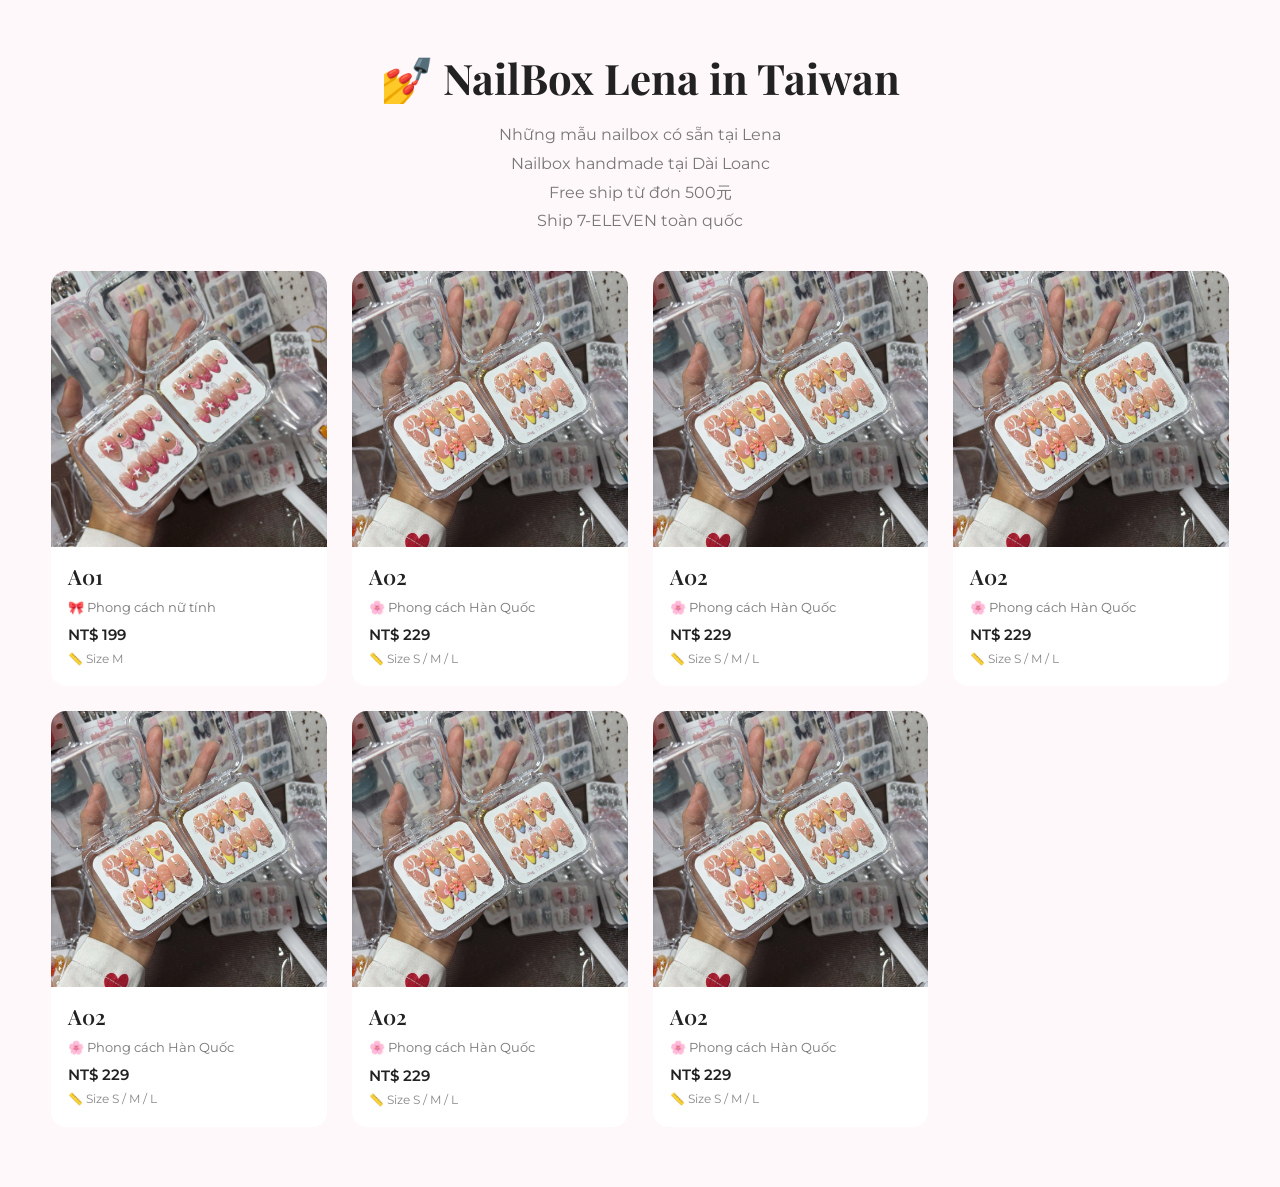
==== commit abb74d32: "cap nhat free ship" ====
--- a/index.html
+++ b/index.html
@@ -23,10 +23,10 @@
       <h1>💅 NailBox Lena in Taiwan</h1>
 
       <p>
-        Mẫu nailbox có sẵn tại cửa hàng<br />
-        Nailbox handmade tại Đài Bắc & Tân Bắc<br />
-        Free ship khu vực 新店<br />
-        Ship 7-eleven toàn quốc
+        Những mẫu nailbox có sẵn tại Lena<br />
+        Nailbox handmade tại Dài Loanc<br />
+        Free ship từ đơn 500元<br />
+        Ship 7-ELEVEN toàn quốc
       </p>
     </header>
 
@@ -227,34 +227,6 @@
 
         <!-- -->
 
-        <!-- B04 -->
-        <div
-          class="product-card"
-          onclick="
-            openProduct(
-              'images/nail8.jpg',
-              'B04',
-              '👑 Phong cách tiểu thư',
-              'Size S / M / L',
-              'NT$ 259',
-            )
-          "
-        >
-          <img src="images/nail8.jpg" alt="B04" />
-
-          <div class="product-info">
-            <h3>B04</h3>
-
-            <p class="style">👑 Phong cách tiểu thư</p>
-
-            <p class="price">NT$ 259</p>
-
-            <p class="size">📏 Size S / M / L</p>
-          </div>
-        </div>
-
-        <!-- A07 -->
-
         <!-- Thêm mẫu tiếp theo phía trên hàng này -->
 
         <!-- -->
@@ -285,8 +257,8 @@
 
           <p class="description">
             💅 Nailbox handmade<br />
-            💕 Free ship khu vực 新店<br />
-            📦 Nhận gửi hàng toàn Đài Loan<br />
+            💕 Free ship từ đơn 500元<br />
+            📦 Nhận gửi hàng toàn Đài Loan qua 7-ELEVEN<br />
             ✨ Mẫu có sẵn tại shop
           </p>
 
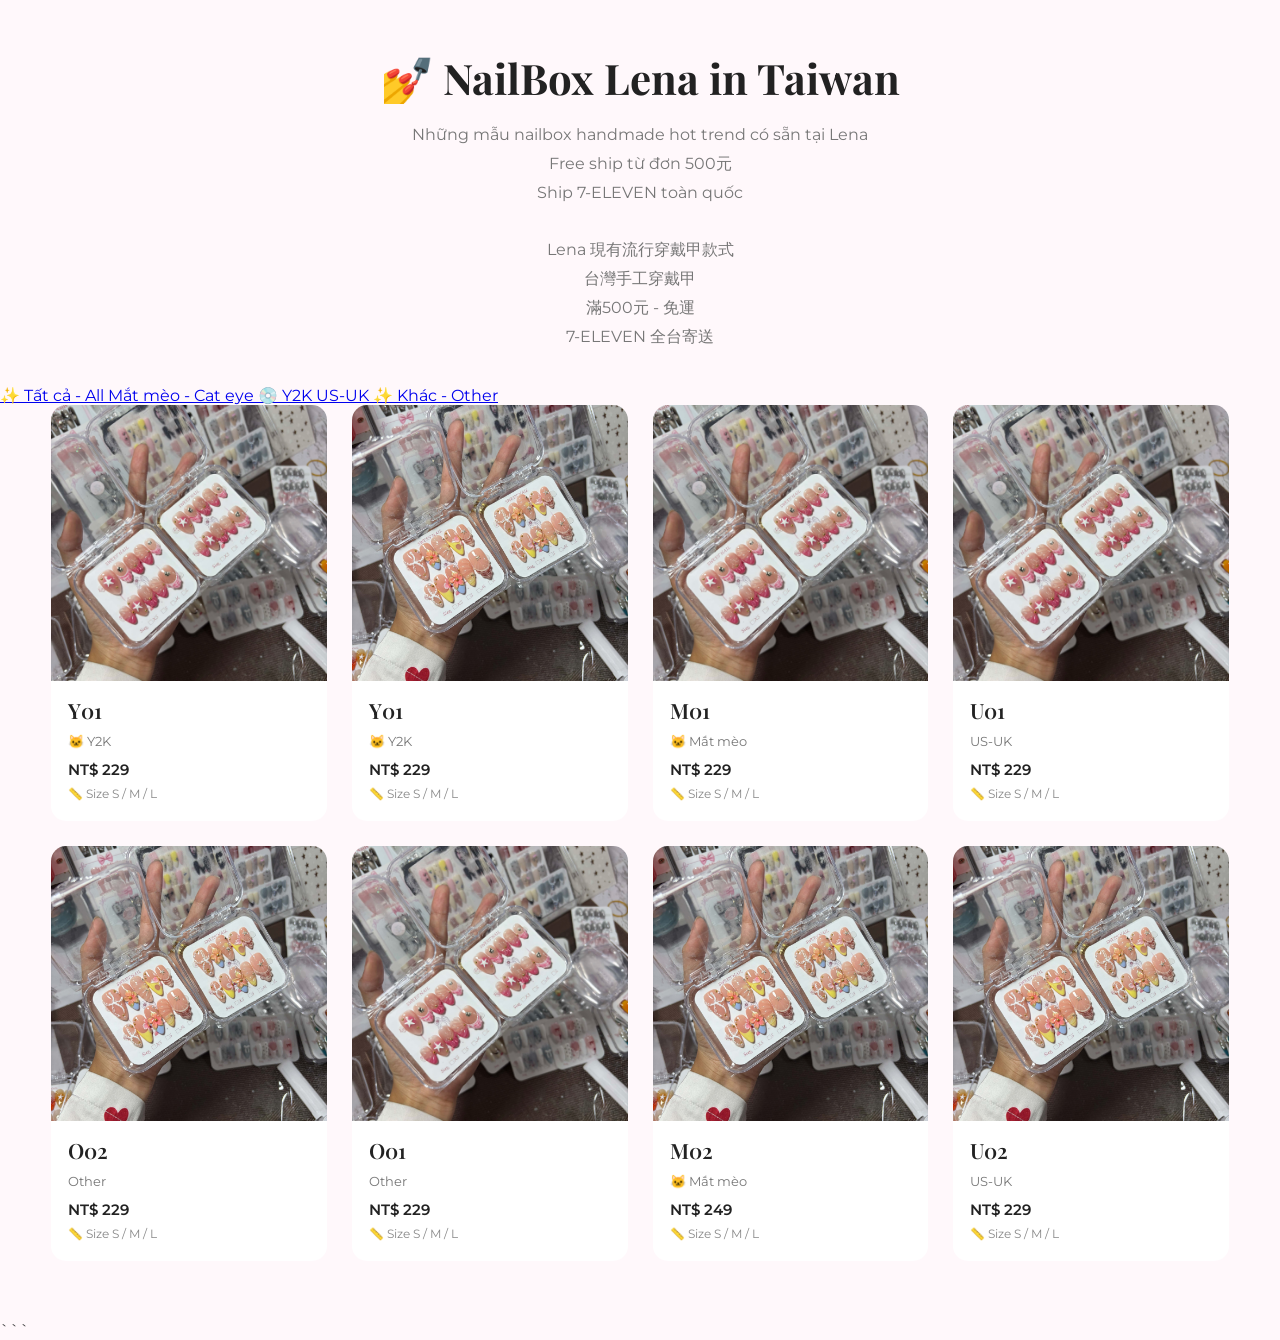
==== commit d4bb7f03: "Fix categories" ====
--- a/index.html
+++ b/index.html
@@ -18,232 +18,70 @@
   </head>
 
   <body>
-    <!-- HEADER -->
+    <!-- =========================
+         HEADER
+    ========================== -->
+
     <header>
       <h1>💅 NailBox Lena in Taiwan</h1>
 
       <p>
-        Những mẫu nailbox có sẵn tại Lena<br />
-        Nailbox handmade tại Dài Loanc<br />
+        Những mẫu nailbox handmade hot trend có sẵn tại Lena<br />
         Free ship từ đơn 500元<br />
-        Ship 7-ELEVEN toàn quốc
+        Ship 7-ELEVEN toàn quốc<br /><br />
+
+        Lena 現有流行穿戴甲款式<br />
+        台灣手工穿戴甲<br />
+        滿500元 - 免運<br />
+        7-ELEVEN 全台寄送
       </p>
     </header>
 
-    <!-- PRODUCT LIST -->
+    <!-- =========================
+         CATEGORY BUTTONS
+    ========================== -->
+
+    <nav class="category-buttons">
+      <a href="index.html" class="category-btn active"> ✨ Tất cả - All </a>
+
+      <a href="cat-eye.html" class="category-btn"> Mắt mèo - Cat eye </a>
+
+      <a href="y2k.html" class="category-btn"> 💿 Y2K </a>
+
+      <a href="us-uk.html" class="category-btn"> US-UK </a>
+
+      <a href="other.html" class="category-btn"> ✨ Khác - Other </a>
+    </nav>
+
+    <!-- =========================
+         ALL PRODUCTS
+         JavaScript tự lấy từ 4 file
+    ========================== -->
+
+    <!-- PRODUCTS -->
+
     <main class="container">
-      <div class="products">
-        <!-- A01 -->
-        <div
-          class="product-card"
-          onclick="
-            openProduct(
-              './IMAGE/1ST_20261001/AVAILABLE/US-UK/a01.jpg',
-              'A01',
-              '🎀 Phong cách nữ tính',
-              'Size M',
-              'NT$ 199',
-            )
-          "
-        >
-          <img src="./IMAGE/1ST_20261001/AVAILABLE/US-UK/a01.jpg" alt="A01" />
-
-          <div class="product-info">
-            <h3>A01</h3>
-
-            <p class="style">🎀 Phong cách nữ tính</p>
-
-            <p class="price">NT$ 199</p>
-
-            <p class="size">📏 Size M</p>
-          </div>
-        </div>
-
-        <!-- A02 -->
-        <div
-          class="product-card"
-          onclick="
-            openProduct(
-              './IMAGE/1ST_20261001/AVAILABLE/US-UK/a02.jpg',
-              'A02',
-              '🌸 Phong cách Hàn Quốc',
-              'Size S / M / L',
-              'NT$ 229',
-            )
-          "
-        >
-          <img src="./IMAGE/1ST_20261001/AVAILABLE/US-UK/a02.jpg" alt="A02" />
-
-          <div class="product-info">
-            <h3>A02</h3>
-
-            <p class="style">🌸 Phong cách Hàn Quốc</p>
-
-            <p class="price">NT$ 229</p>
-
-            <p class="size">📏 Size S / M / L</p>
-          </div>
-        </div>
-
-        <!-- -->
-
-        <!-- A03 -->
-        <div
-          class="product-card"
-          onclick="
-            openProduct(
-              './IMAGE/1ST_20261001/AVAILABLE/US-UK/a02.jpg',
-              'A02',
-              '🌸 Phong cách Hàn Quốc',
-              'Size S / M / L',
-              'NT$ 229',
-            )
-          "
-        >
-          <img src="./IMAGE/1ST_20261001/AVAILABLE/US-UK/a02.jpg" alt="A02" />
-
-          <div class="product-info">
-            <h3>A02</h3>
-
-            <p class="style">🌸 Phong cách Hàn Quốc</p>
-
-            <p class="price">NT$ 229</p>
-
-            <p class="size">📏 Size S / M / L</p>
-          </div>
-        </div>
-
-        <!-- -->
-
-        <!-- A04 -->
-        <div
-          class="product-card"
-          onclick="
-            openProduct(
-              './IMAGE/1ST_20261001/AVAILABLE/US-UK/a02.jpg',
-              'A02',
-              '🌸 Phong cách Hàn Quốc',
-              'Size S / M / L',
-              'NT$ 229',
-            )
-          "
-        >
-          <img src="./IMAGE/1ST_20261001/AVAILABLE/US-UK/a02.jpg" alt="A02" />
-
-          <div class="product-info">
-            <h3>A02</h3>
-
-            <p class="style">🌸 Phong cách Hàn Quốc</p>
-
-            <p class="price">NT$ 229</p>
-
-            <p class="size">📏 Size S / M / L</p>
-          </div>
-        </div>
-
-        <!-- -->
-
-        <!-- B01 -->
-        <div
-          class="product-card"
-          onclick="
-            openProduct(
-              './IMAGE/1ST_20261001/AVAILABLE/US-UK/a02.jpg',
-              'A02',
-              '🌸 Phong cách Hàn Quốc',
-              'Size S / M / L',
-              'NT$ 229',
-            )
-          "
-        >
-          <img src="./IMAGE/1ST_20261001/AVAILABLE/US-UK/a02.jpg" alt="A02" />
-
-          <div class="product-info">
-            <h3>A02</h3>
-
-            <p class="style">🌸 Phong cách Hàn Quốc</p>
-
-            <p class="price">NT$ 229</p>
-
-            <p class="size">📏 Size S / M / L</p>
-          </div>
-        </div>
-
-        <!-- -->
-
-        <!-- B02 -->
-        <div
-          class="product-card"
-          onclick="
-            openProduct(
-              './IMAGE/1ST_20261001/AVAILABLE/US-UK/a02.jpg',
-              'A02',
-              '🌸 Phong cách Hàn Quốc',
-              'Size S / M / L',
-              'NT$ 229',
-            )
-          "
-        >
-          <img src="./IMAGE/1ST_20261001/AVAILABLE/US-UK/a02.jpg" alt="A02" />
-
-          <div class="product-info">
-            <h3>A02</h3>
-
-            <p class="style">🌸 Phong cách Hàn Quốc</p>
-
-            <p class="price">NT$ 229</p>
-
-            <p class="size">📏 Size S / M / L</p>
-          </div>
-        </div>
-
-        <!-- -->
-
-        <!-- B03 -->
-        <div
-          class="product-card"
-          onclick="
-            openProduct(
-              './IMAGE/1ST_20261001/AVAILABLE/US-UK/a02.jpg',
-              'A02',
-              '🌸 Phong cách Hàn Quốc',
-              'Size S / M / L',
-              'NT$ 229',
-            )
-          "
-        >
-          <img src="./IMAGE/1ST_20261001/AVAILABLE/US-UK/a02.jpg" alt="A02" />
-
-          <div class="product-info">
-            <h3>A02</h3>
-
-            <p class="style">🌸 Phong cách Hàn Quốc</p>
-
-            <p class="price">NT$ 229</p>
-
-            <p class="size">📏 Size S / M / L</p>
-          </div>
-        </div>
-
-        <!-- -->
-
-        <!-- Thêm mẫu tiếp theo phía trên hàng này -->
-
-        <!-- -->
+      <div class="products" id="allProducts">
+        <!-- JavaScript sẽ tự lấy sản phẩm từ 4 file -->
       </div>
     </main>
 
-    <!-- POPUP -->
+    <!-- =========================
+         POPUP
+    ========================== -->
+
     <div class="modal" id="modal">
       <div class="detail-box">
         <span class="close" onclick="closeProduct()"> × </span>
 
-        <!-- ẢNH LỚN BÊN TRÁI -->
+        <!-- ẢNH LỚN -->
+
         <div class="image-area">
           <img id="detailImage" class="detail-image" src="" alt="Nailbox" />
         </div>
 
-        <!-- THÔNG TIN BÊN PHẢI -->
+        <!-- THÔNG TIN -->
+
         <div class="detail-info">
           <h2 id="detailName"></h2>
 
@@ -253,56 +91,22 @@
 
           <p id="detailSize" class="detail-size"></p>
 
-          <p class="stock">🟢 Còn hàng</p>
+          <p class="stock">🟢 Mẫu có sẵn tại shop - 現貨</p>
 
           <p class="description">
             💅 Nailbox handmade<br />
-            💕 Free ship từ đơn 500元<br />
-            📦 Nhận gửi hàng toàn Đài Loan qua 7-ELEVEN<br />
-            ✨ Mẫu có sẵn tại shop
+            💕 Free ship từ đơn 500元 - 滿 500元 - 免運<br />
+            📦 7-ELEVEN 全台寄送<br />
           </p>
 
           <button class="order-button" onclick="orderProduct()">
-            💕 Đặt mẫu này
+            💕 Đặt mẫu này - 訂購這款
           </button>
         </div>
       </div>
     </div>
 
-    <script>
-      function openProduct(image, name, style, size, price) {
-        document.getElementById("detailImage").src = image;
-
-        document.getElementById("detailImage").alt = name;
-
-        document.getElementById("detailName").textContent = name;
-
-        document.getElementById("detailStyle").textContent = style;
-
-        document.getElementById("detailPrice").textContent = price;
-
-        document.getElementById("detailSize").textContent = size
-          ? "📏 " + size
-          : "";
-
-        document.getElementById("modal").style.display = "flex";
-      }
-
-      function closeProduct() {
-        document.getElementById("modal").style.display = "none";
-      }
-
-      document.getElementById("modal").onclick = function (event) {
-        if (event.target === this) {
-          closeProduct();
-        }
-      };
-
-      function orderProduct() {
-        alert(
-          "Cảm ơn bạn 💕 Vui lòng gửi ảnh/mã sản phẩm cho shop để đặt hàng!",
-        );
-      }
-    </script>
+    <script src="script.js"></script>
   </body>
 </html>
+```
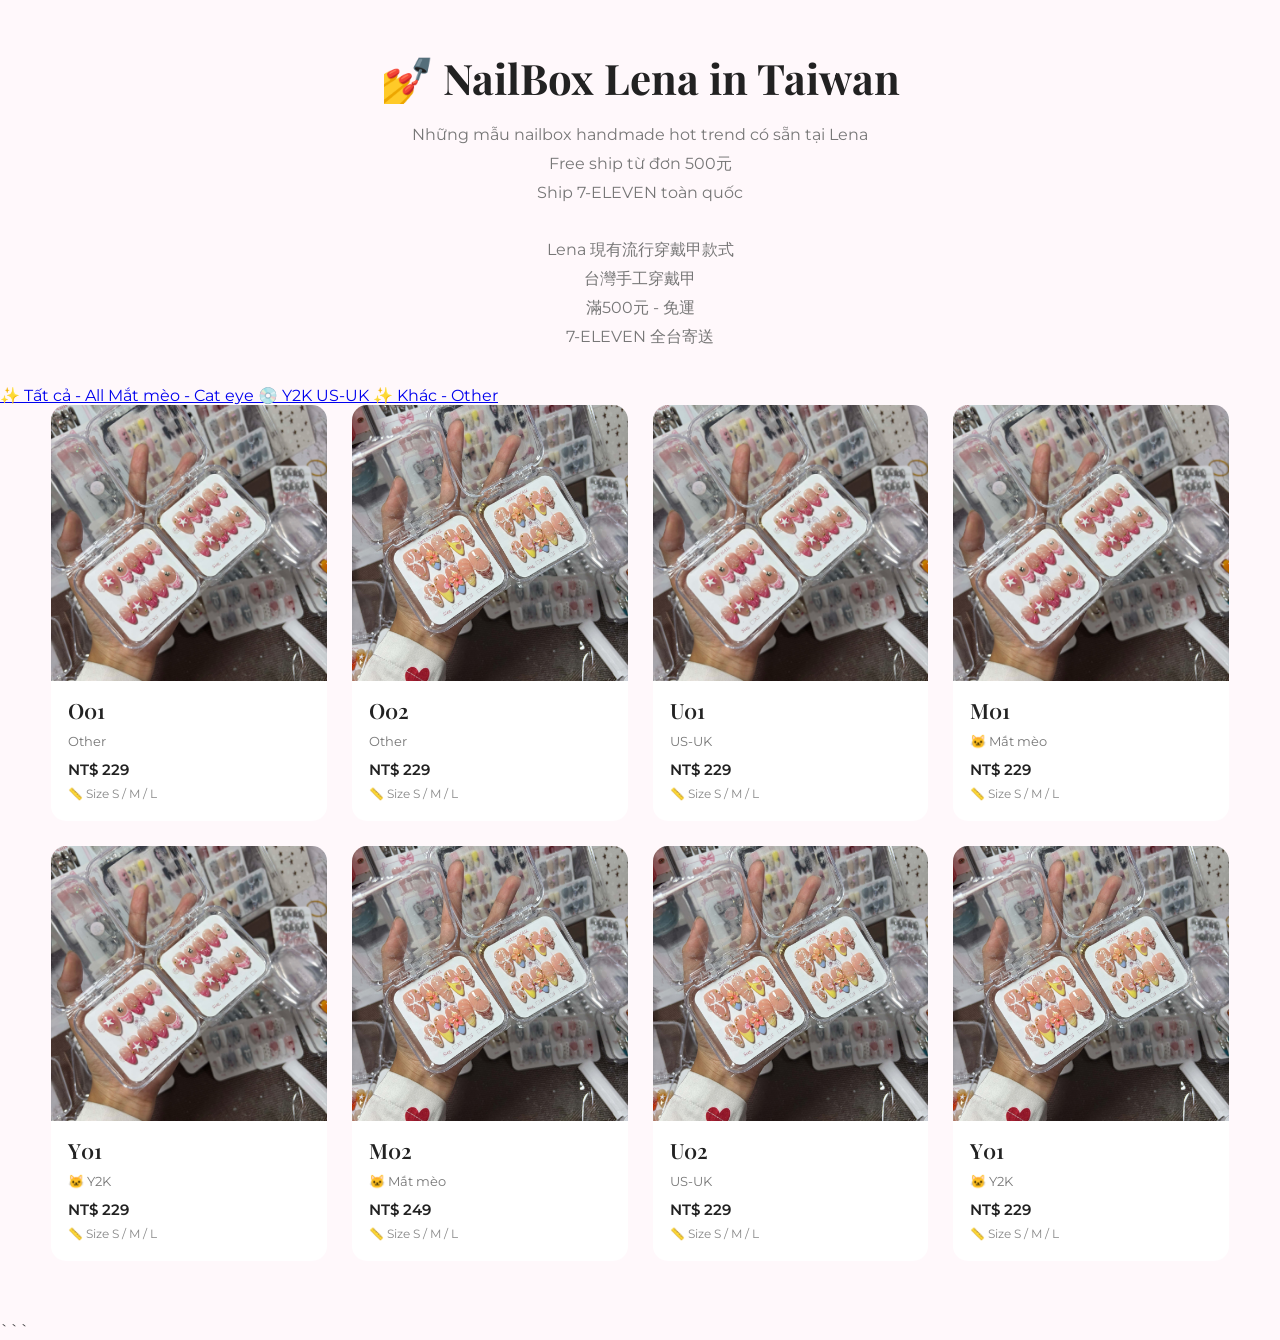
==== commit e63b68f2: "Fix css" ====
--- a/index.html
+++ b/index.html
@@ -14,7 +14,7 @@
       rel="stylesheet"
     />
 
-    <link rel="stylesheet" href="style.css" />
+    <link rel="stylesheet" href="./style.css" />
   </head>
 
   <body>
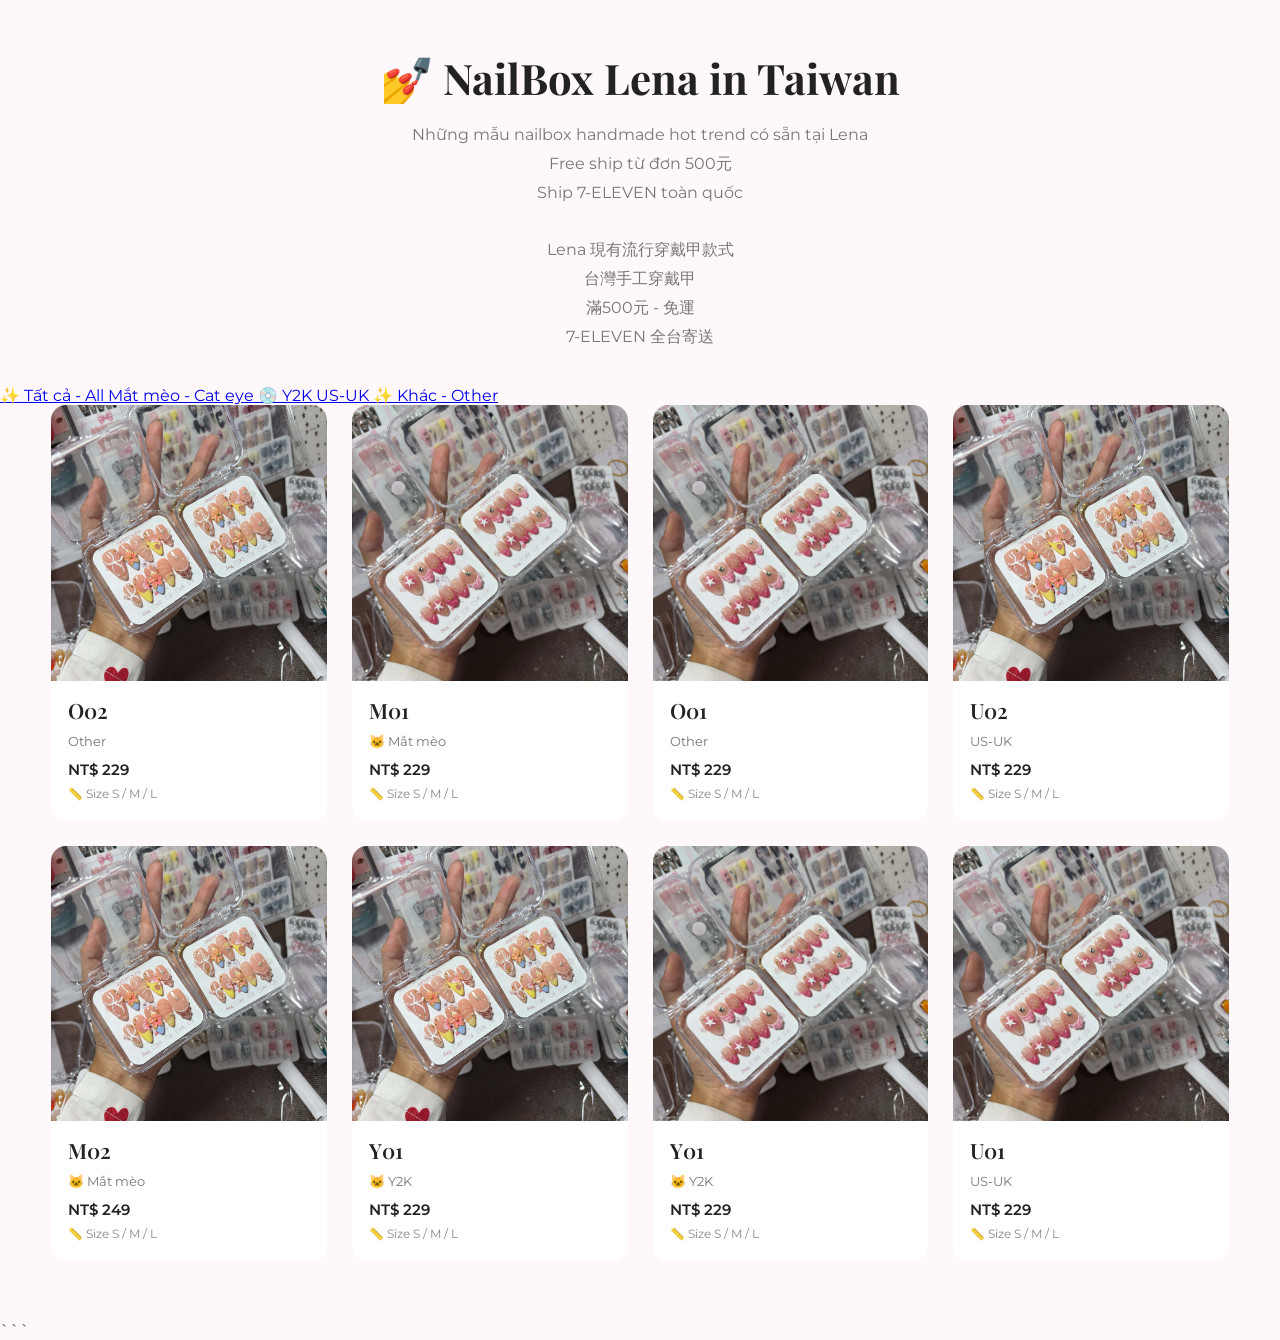
==== commit b2d97b8e: "Fix js file" ====
--- a/index.html
+++ b/index.html
@@ -106,7 +106,7 @@
       </div>
     </div>
 
-    <script src="script.js"></script>
+    <script src="./script.js"></script>
   </body>
 </html>
 ```
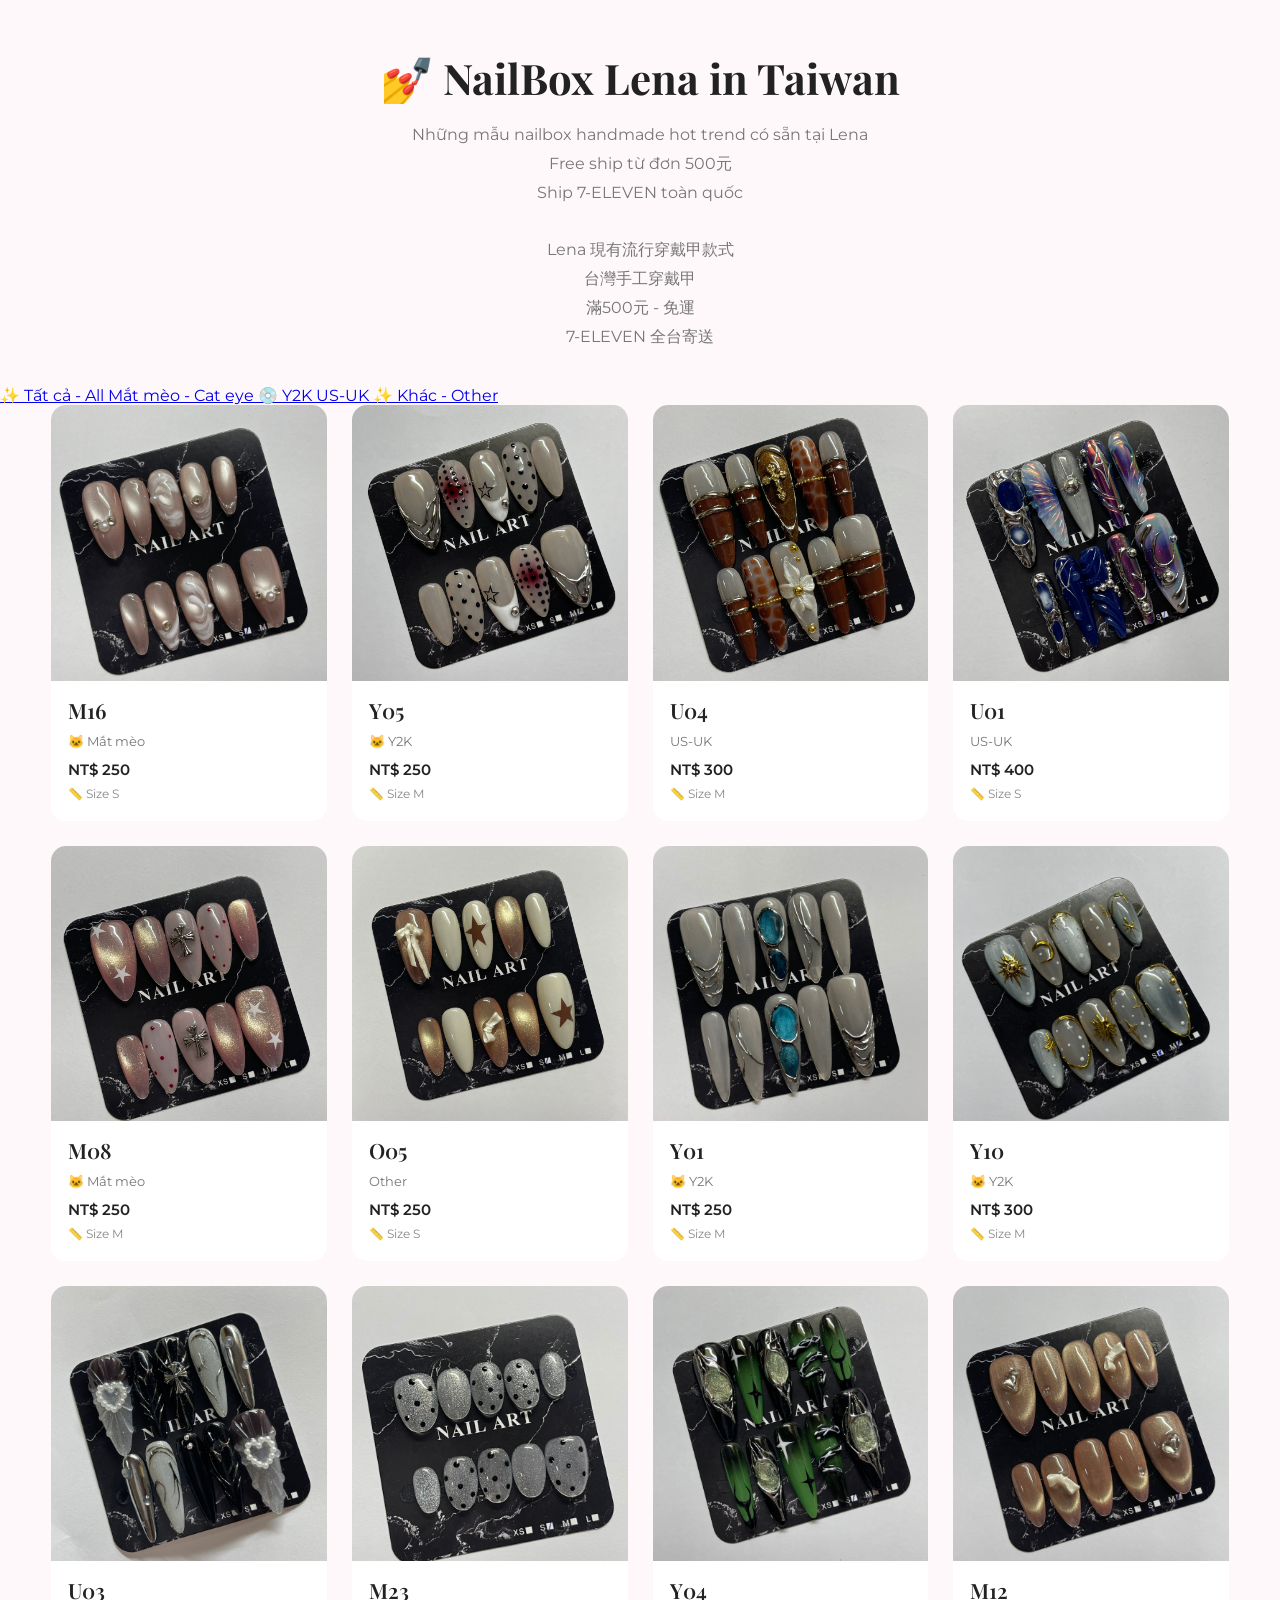
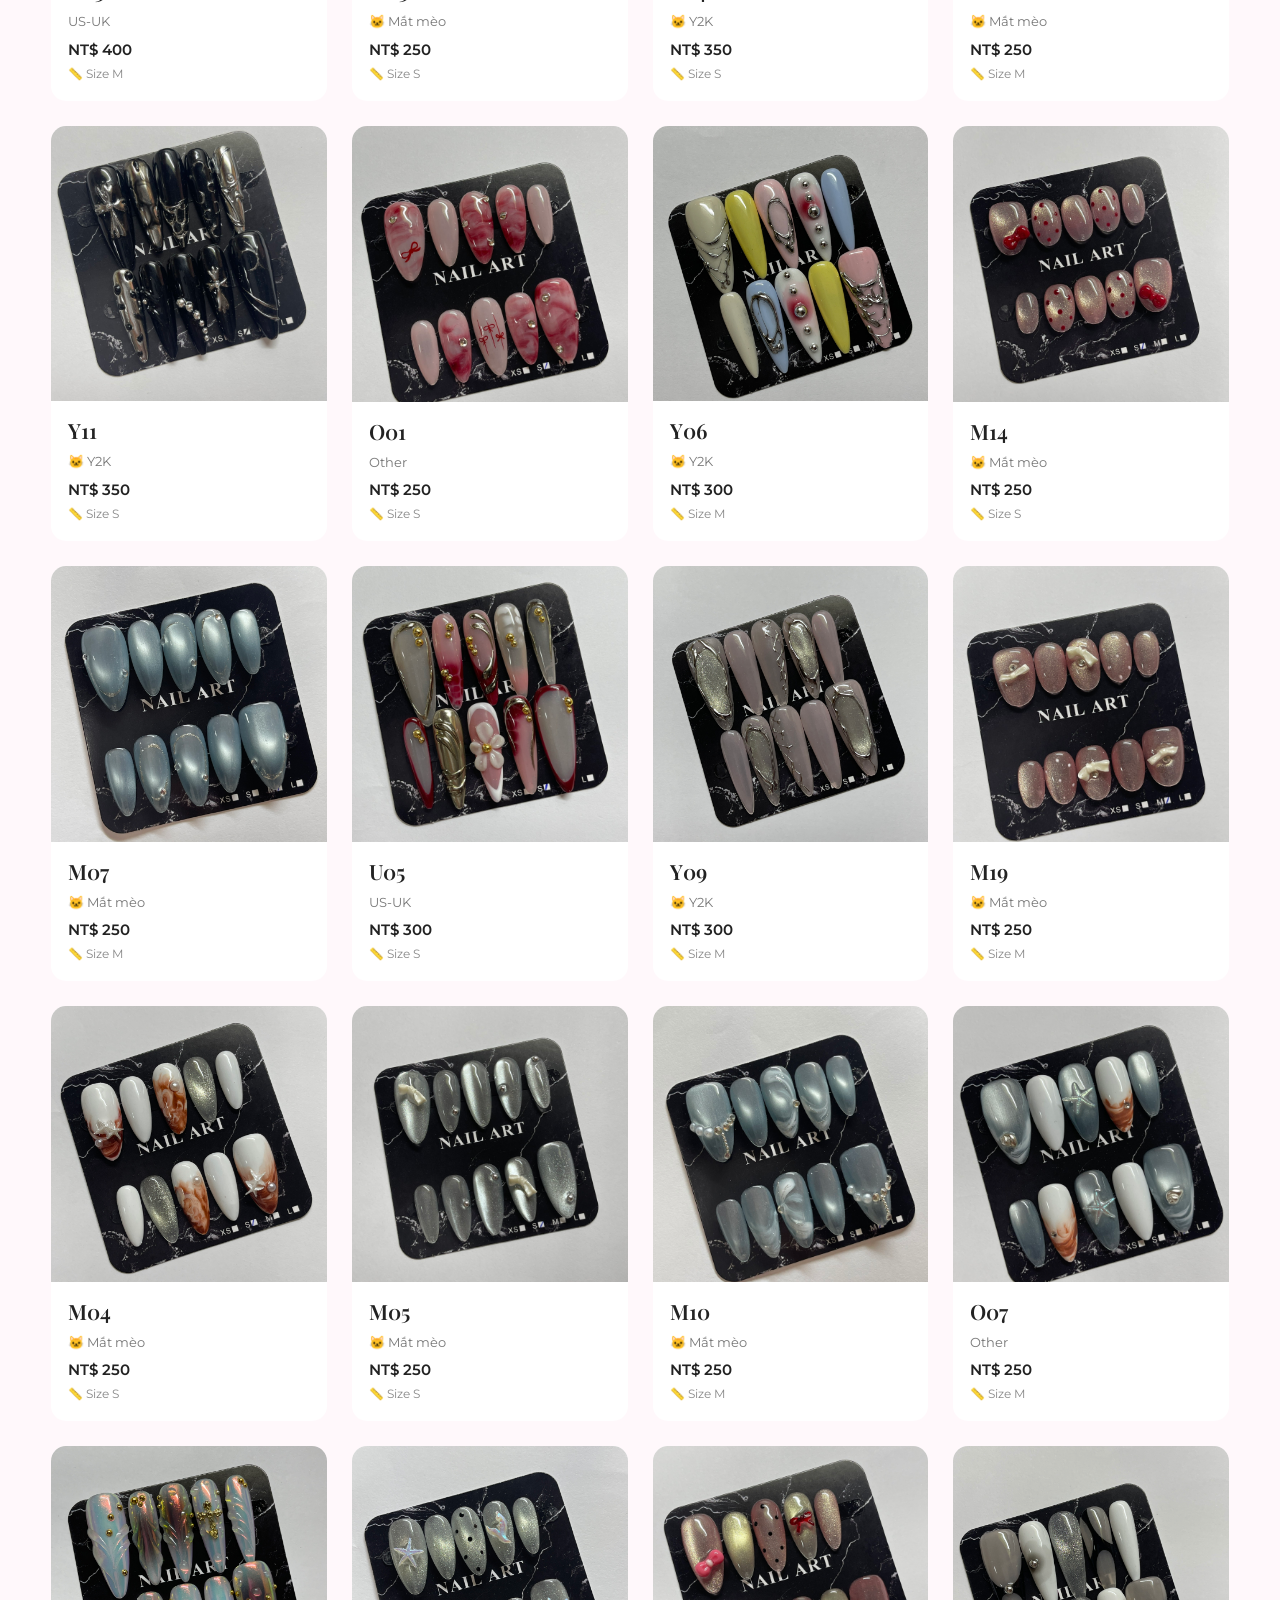
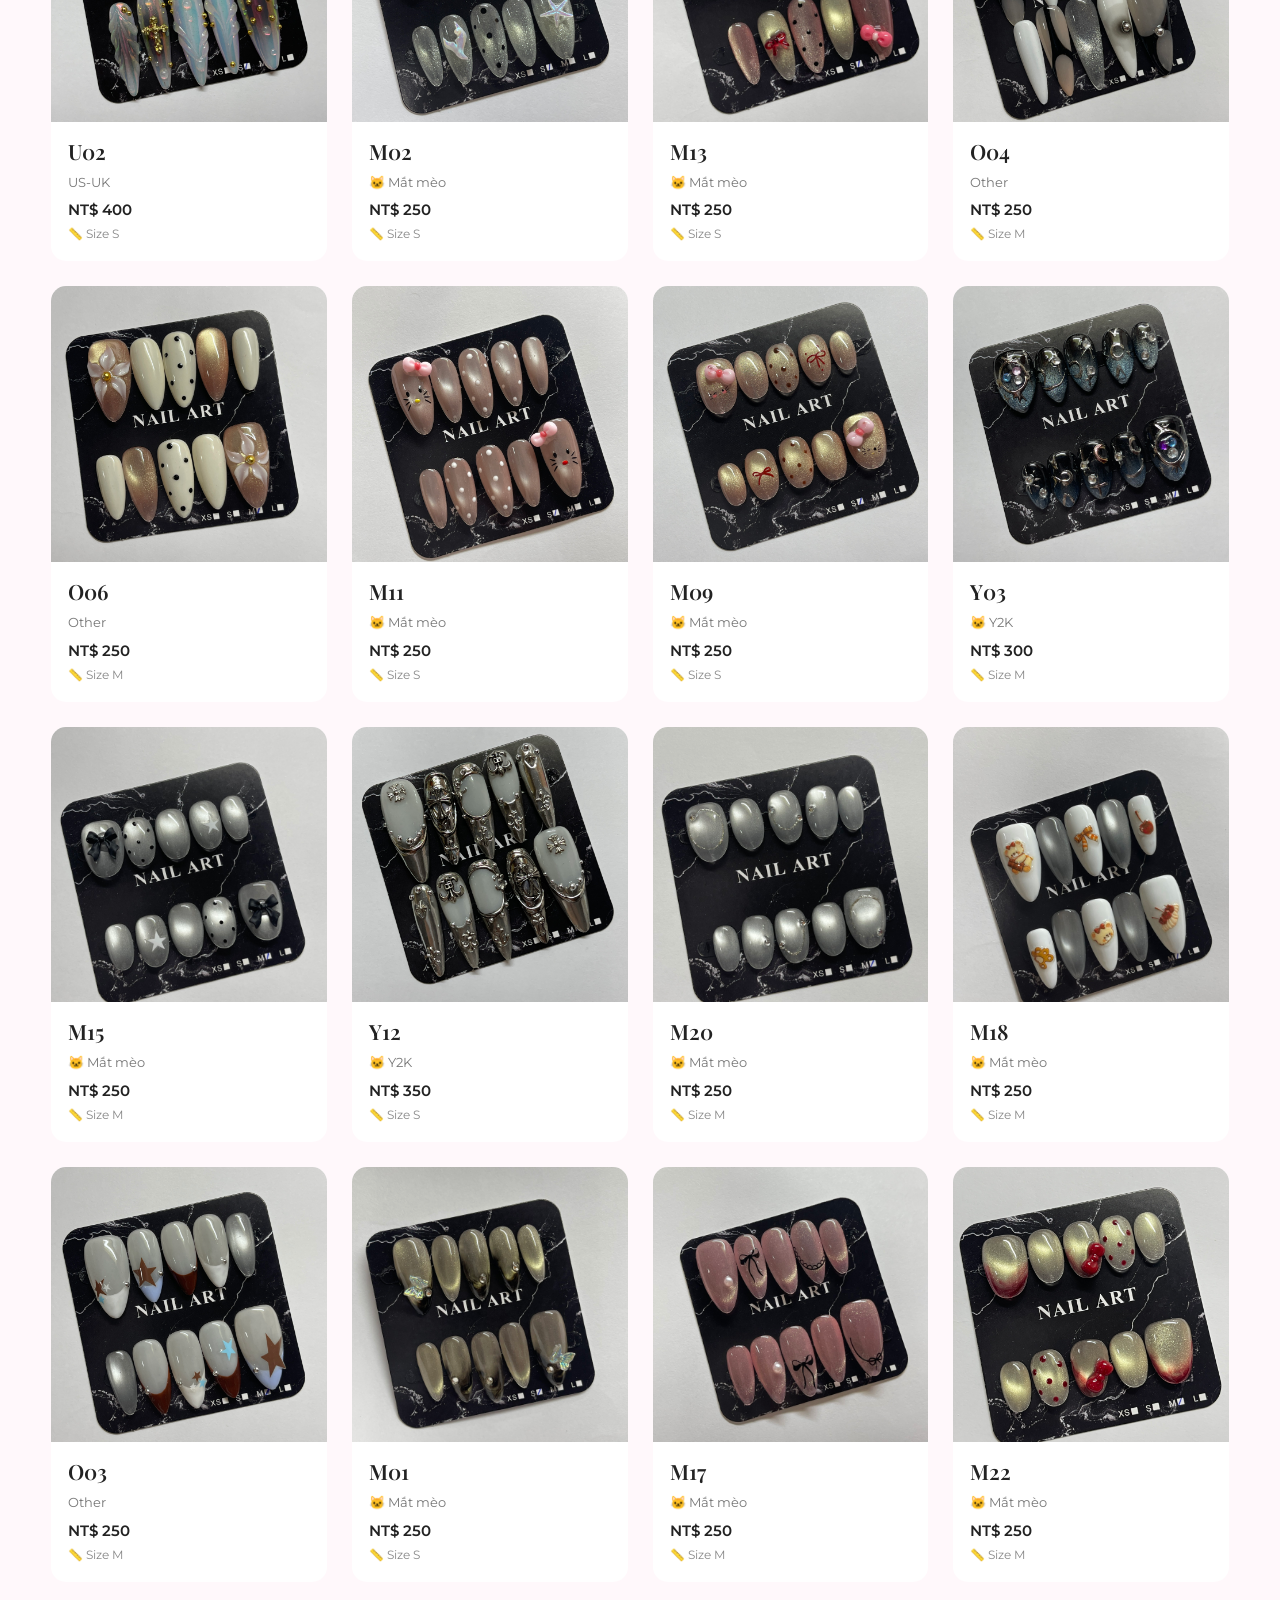
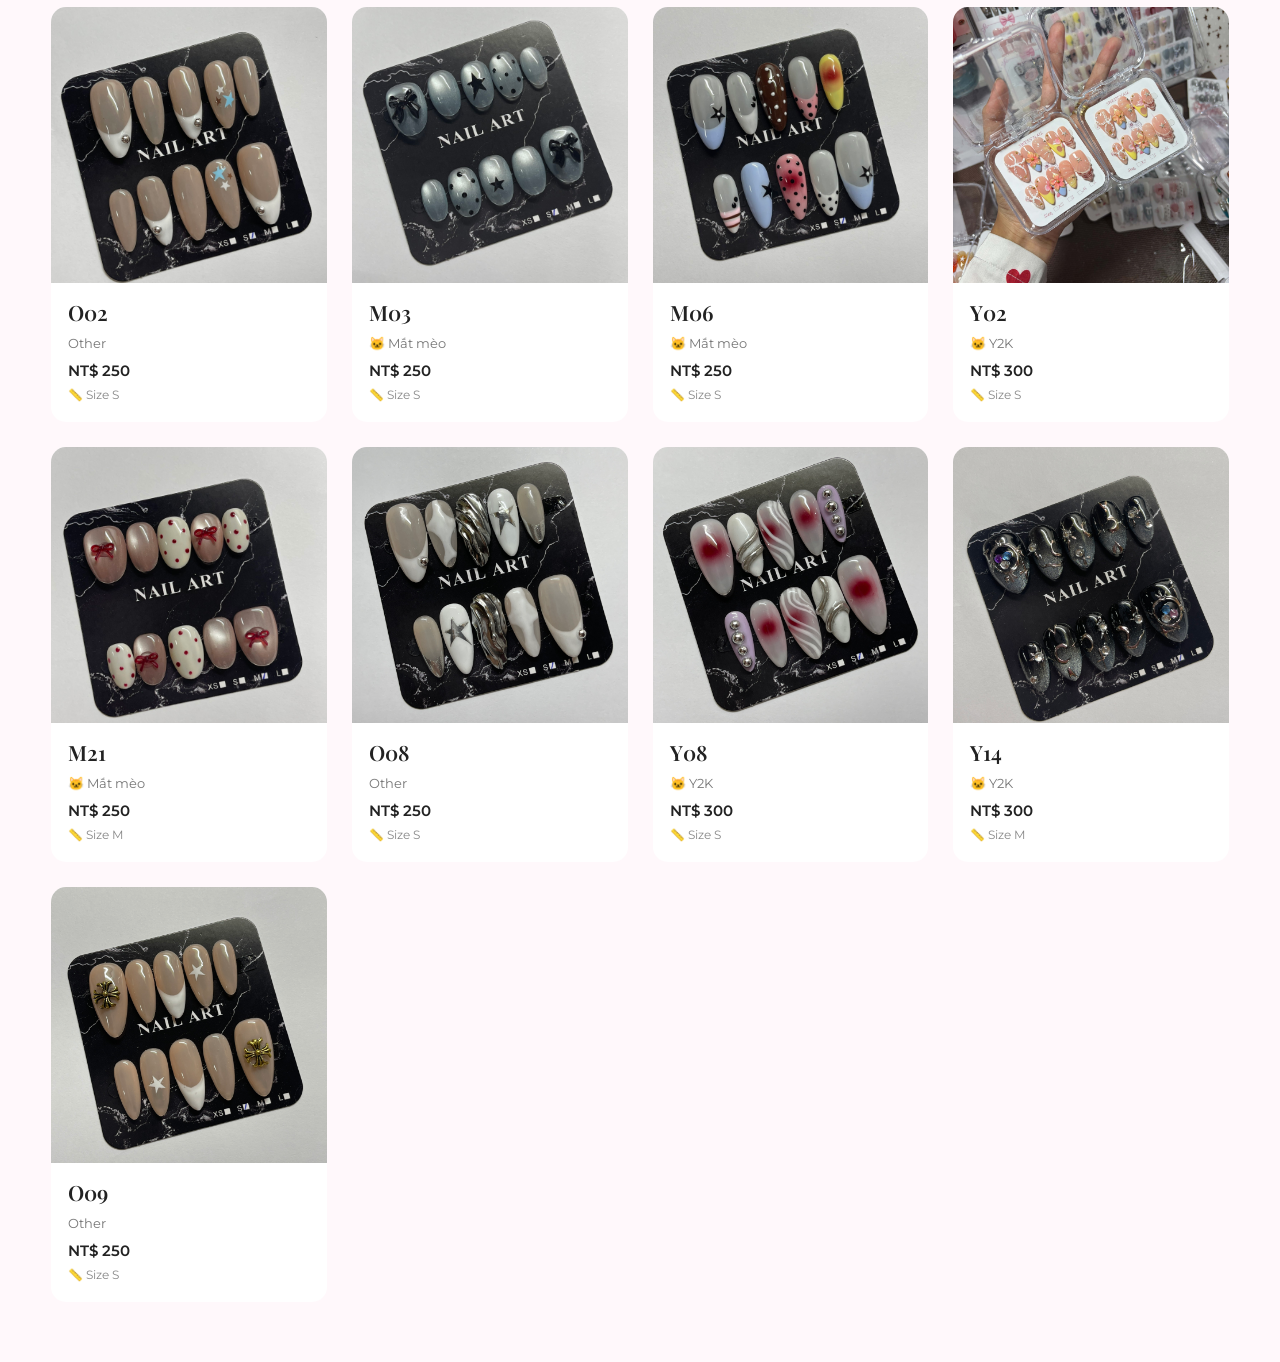
==== commit b5bc1e07: "bail lan 1" ====
--- a/index.html
+++ b/index.html
@@ -109,4 +109,3 @@
     <script src="./script.js"></script>
   </body>
 </html>
-```
